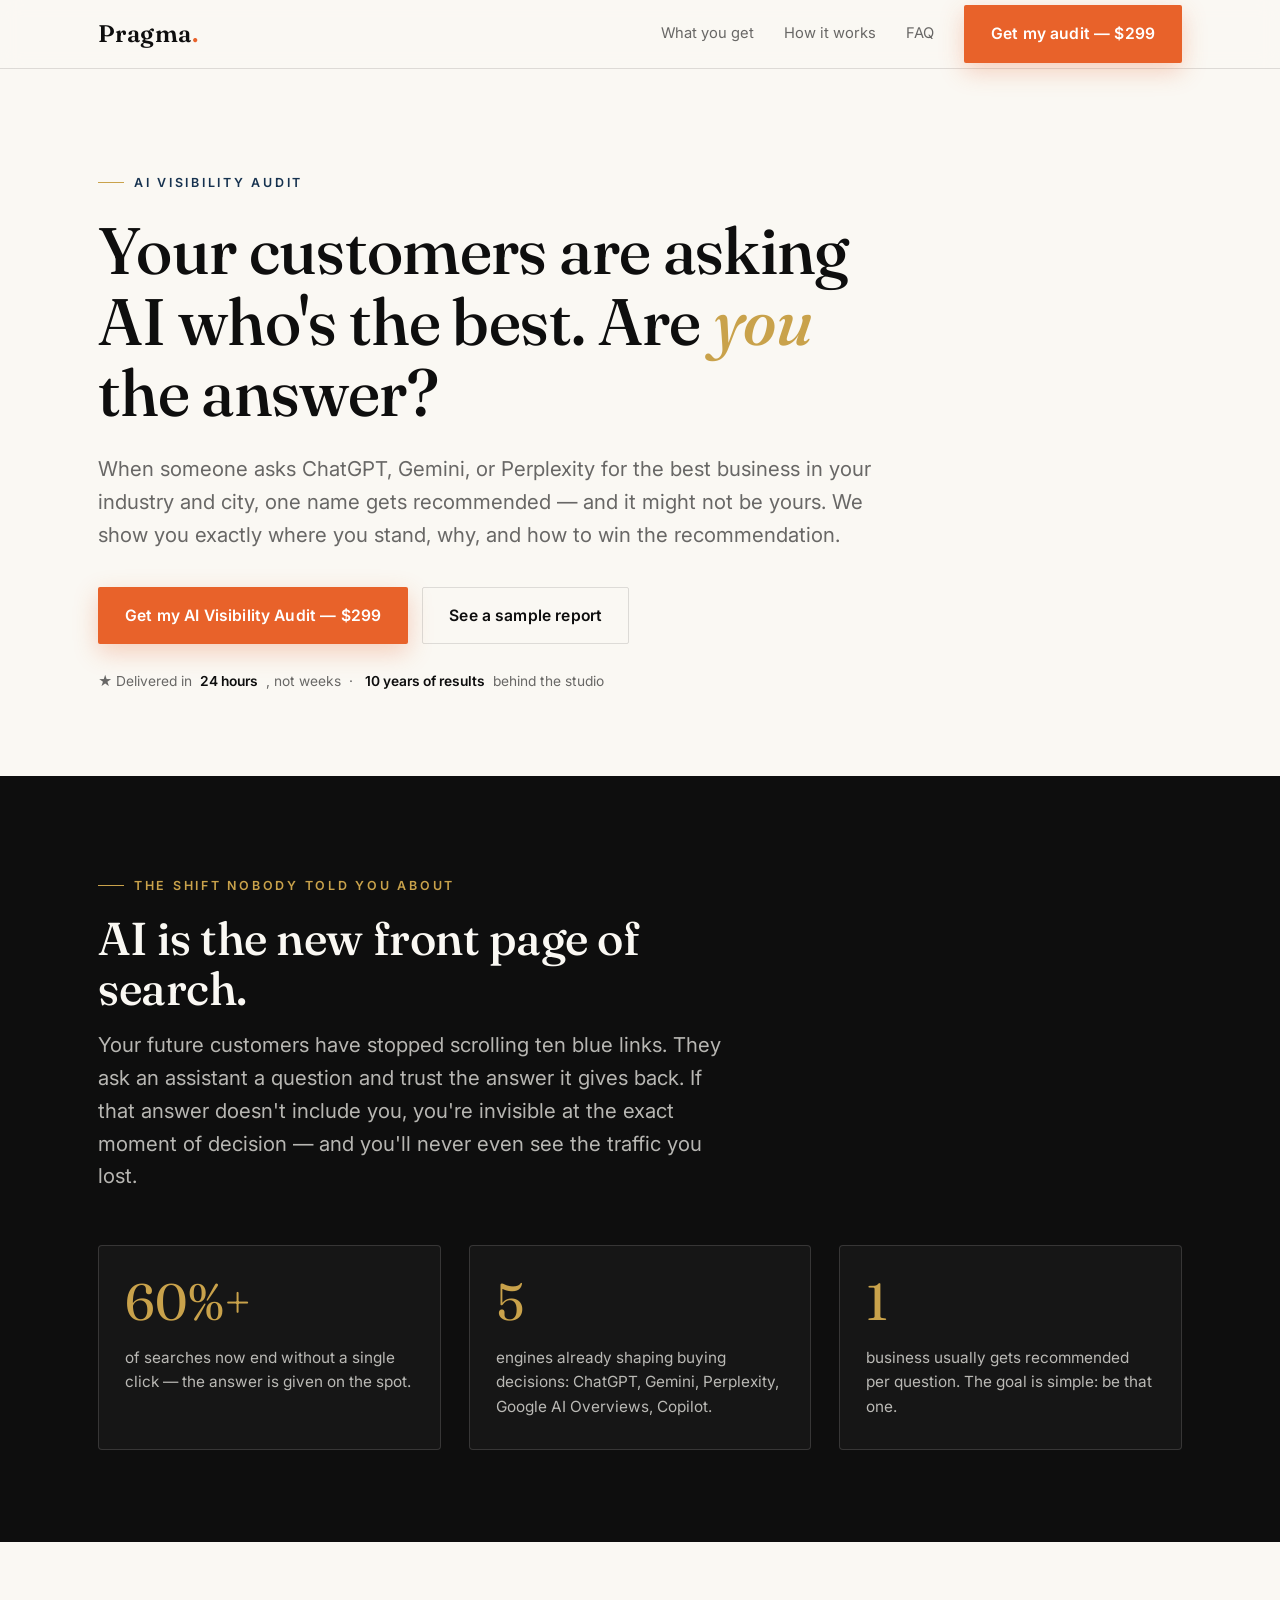
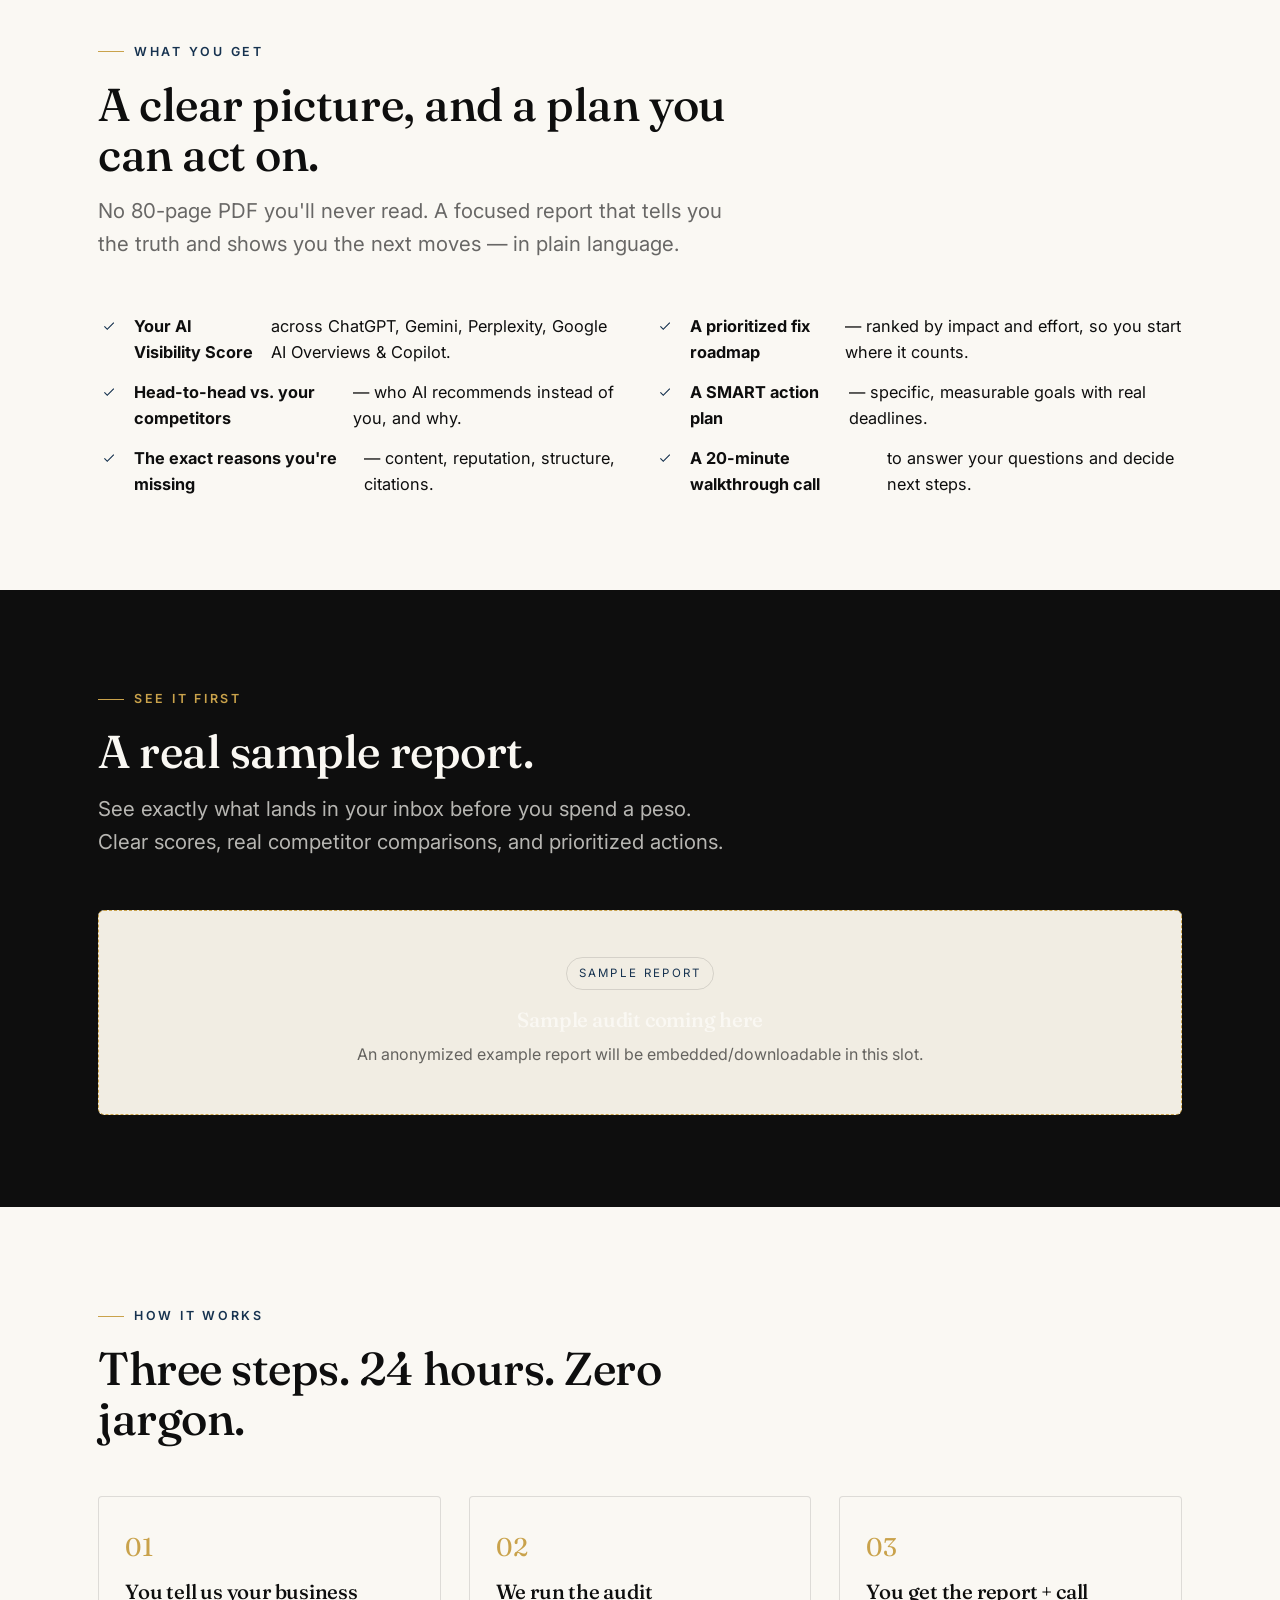
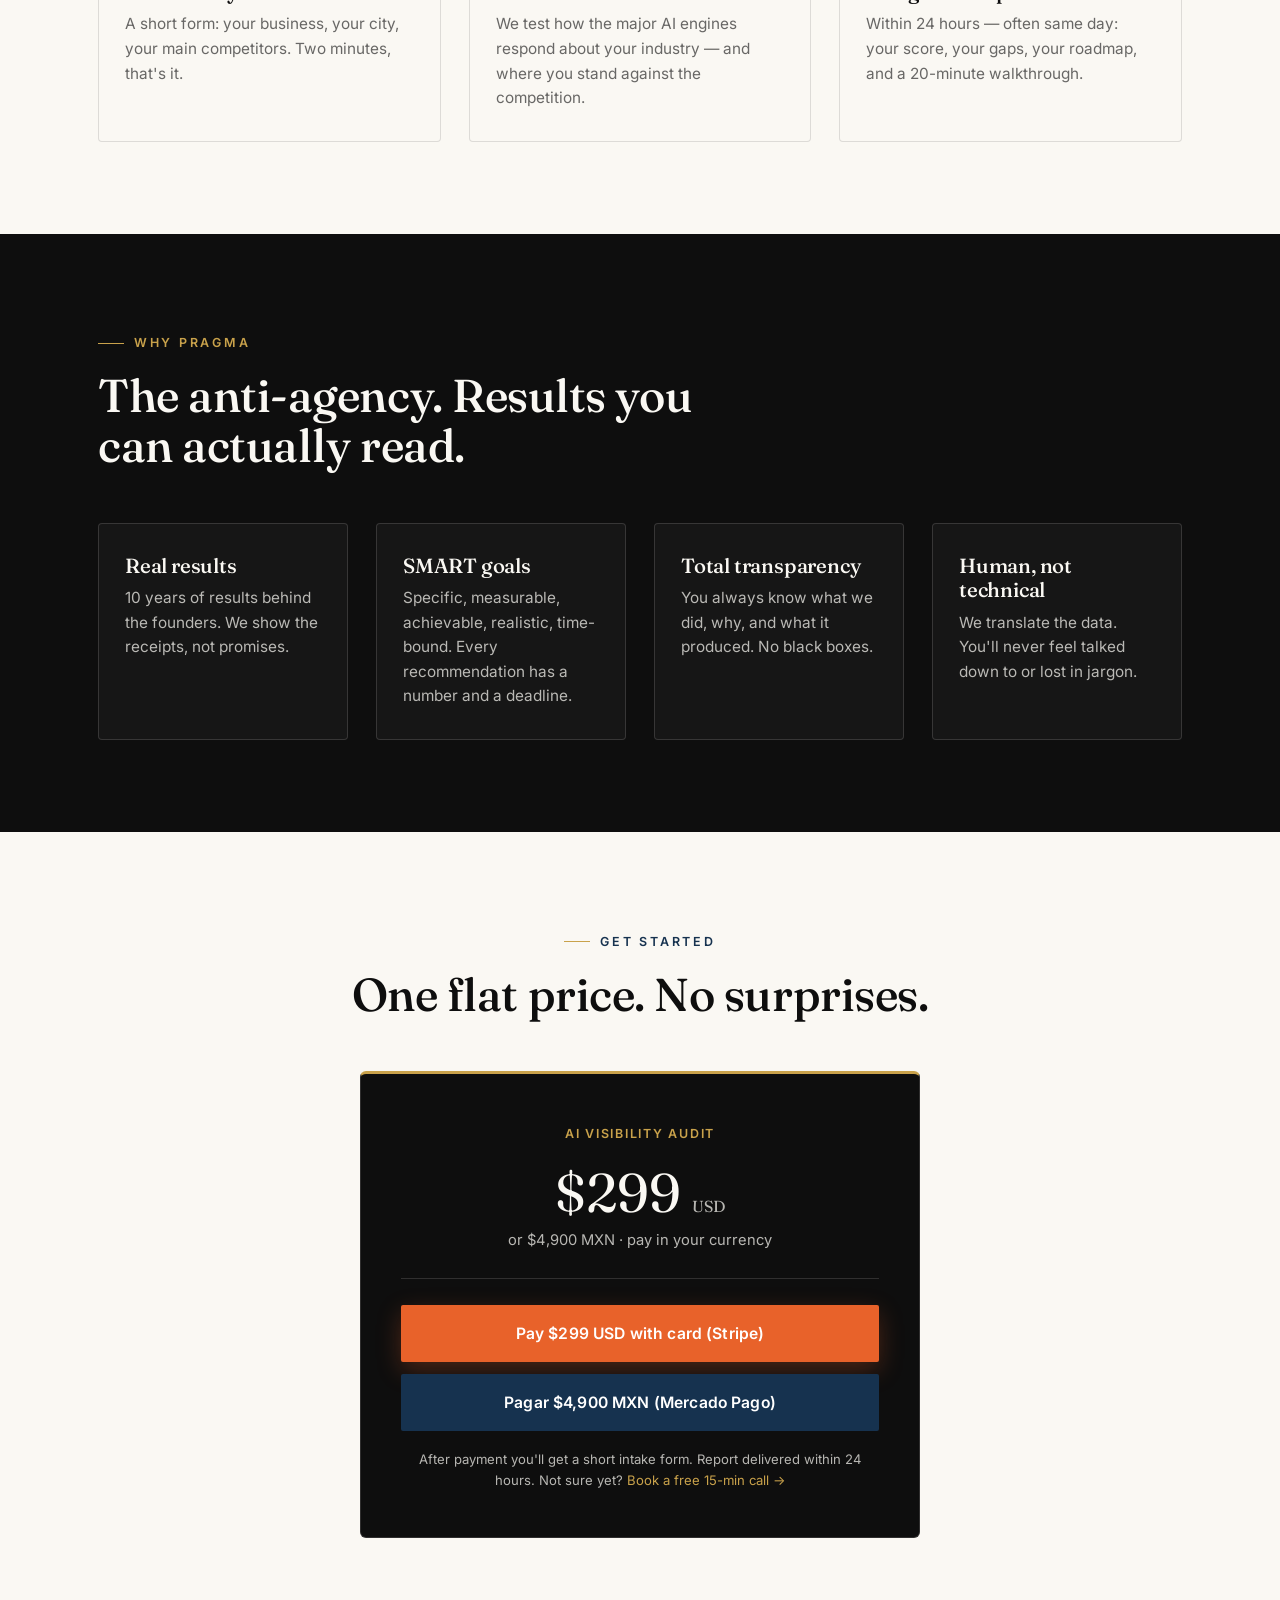
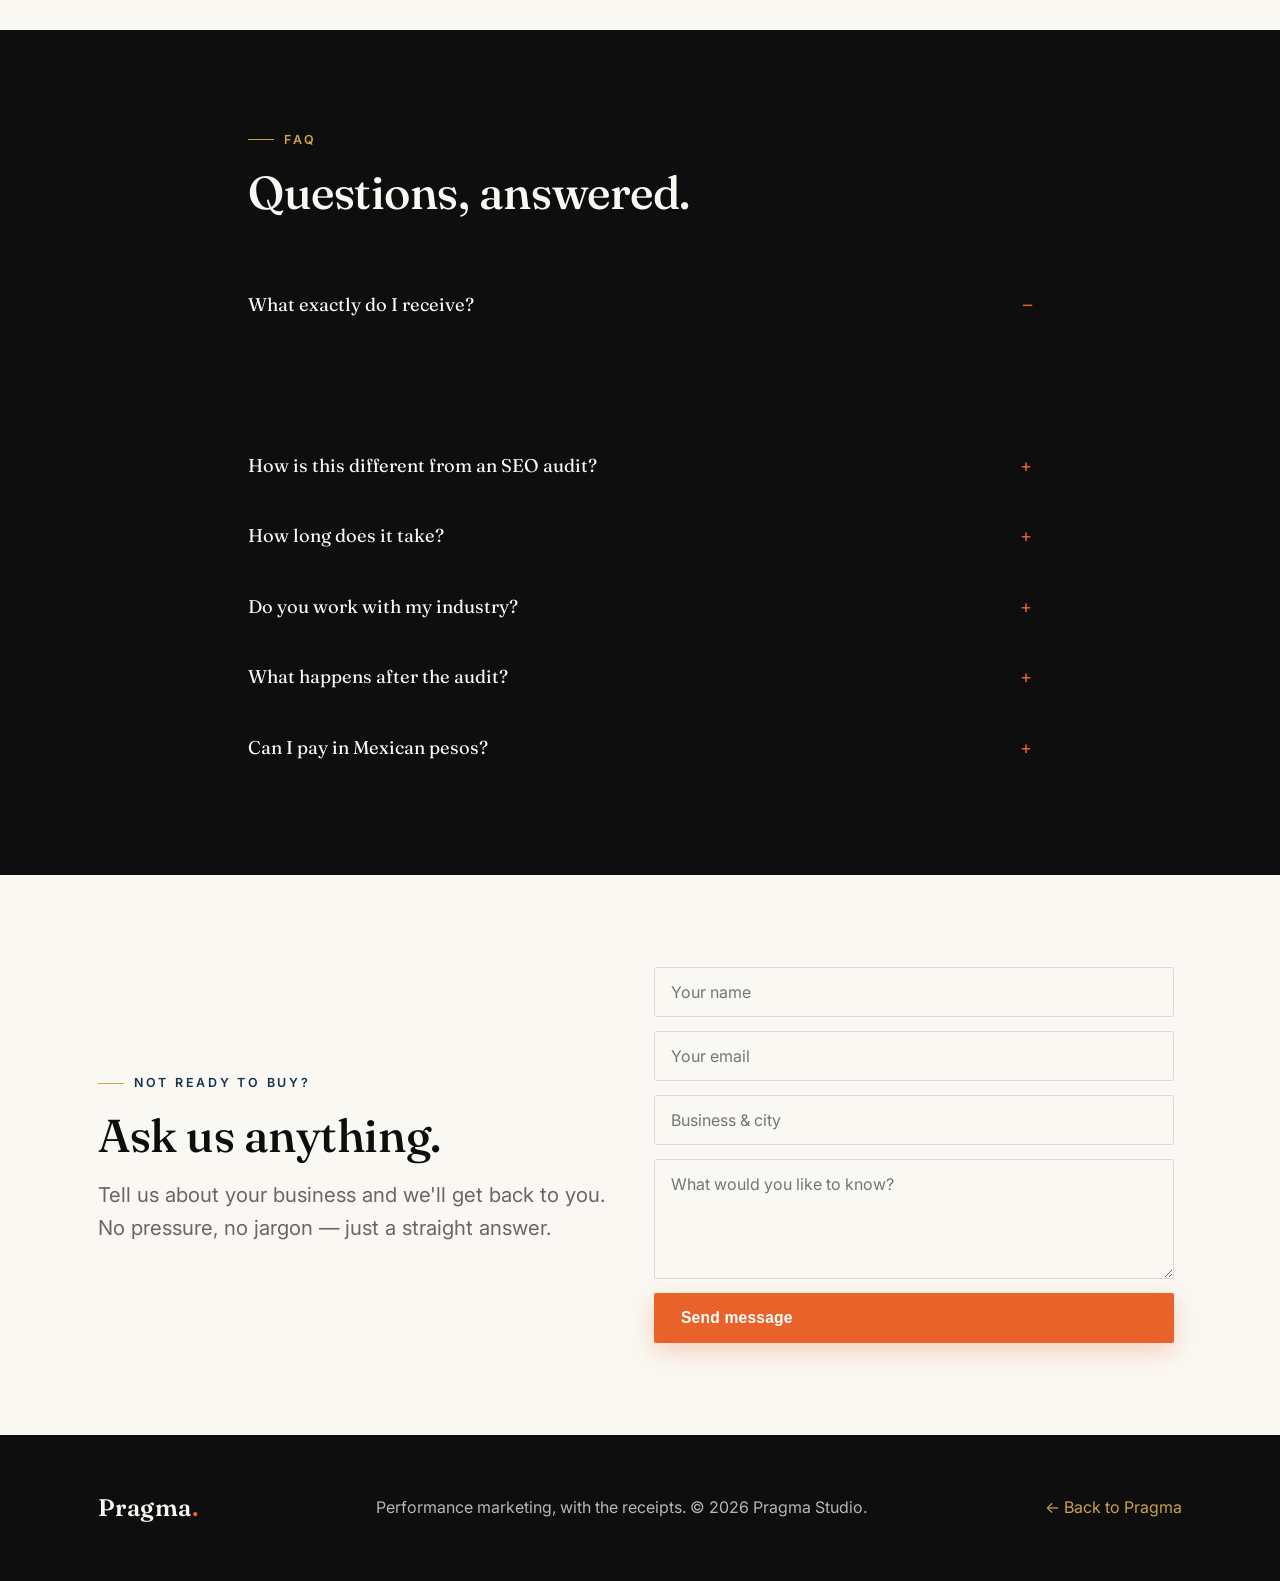
==== audit/index.html @ cac19d1b "Pragma site v0.1: home + AI Visibility Audit money page 24h delivery positioning, Stripe (USD) + Mer" ====
<!DOCTYPE html>
<html lang="en">
<head>
<meta charset="UTF-8">
<meta name="viewport" content="width=device-width, initial-scale=1.0">
<title>AI Visibility Audit — Pragma</title>
<meta name="description" content="When your customers ask AI who's the best in your industry, do you show up — or does your competitor? Get a clear AI Visibility Audit with a prioritized plan to win the recommendation.">
<link rel="preconnect" href="https://fonts.googleapis.com">
<link rel="preconnect" href="https://fonts.gstatic.com" crossorigin>
<link href="https://fonts.googleapis.com/css2?family=Fraunces:ital,opsz,wght@0,9..144,400;0,9..144,500;0,9..144,600;1,9..144,400&family=Inter:wght@400;500;600&display=swap" rel="stylesheet">
<link rel="stylesheet" href="../styles.css">
</head>
<body>

<!-- ============ NAV ============ -->
<header class="nav">
  <div class="wrap">
    <a class="brand" href="../index.html">Pragma<span class="dot">.</span></a>
    <nav class="nav-links">
      <a href="#what">What you get</a>
      <a href="#how">How it works</a>
      <a href="#faq">FAQ</a>
      <a href="#pricing" class="btn btn-cta">Get my audit — $299</a>
    </nav>
  </div>
</header>

<!-- ============ HERO ============ -->
<section class="hero">
  <div class="wrap">
    <span class="eyebrow">AI Visibility Audit</span>
    <h1>Your customers are asking AI who's the best. Are <span class="serif-accent gold">you</span> the answer?</h1>
    <p class="lead">When someone asks ChatGPT, Gemini, or Perplexity for the best business in your industry and city, one name gets recommended — and it might not be yours. We show you exactly where you stand, why, and how to win the recommendation.</p>
    <div class="hero-actions">
      <a href="#pricing" class="btn btn-cta">Get my AI Visibility Audit — $299</a>
      <a href="#sample" class="btn btn-ghost">See a sample report</a>
    </div>
    <p class="microtrust">★ Delivered in <b>24 hours</b>, not weeks &nbsp;·&nbsp; <b>10 years of results</b> behind the studio</p>
  </div>
</section>

<!-- ============ THE SHIFT ============ -->
<section class="dark" id="shift">
  <div class="wrap">
    <div class="sec-head">
      <span class="eyebrow">The shift nobody told you about</span>
      <h2>AI is the new front page of search.</h2>
      <p class="lead">Your future customers have stopped scrolling ten blue links. They ask an assistant a question and trust the answer it gives back. If that answer doesn't include you, you're invisible at the exact moment of decision — and you'll never even see the traffic you lost.</p>
    </div>
    <div class="grid g-3">
      <div class="card"><span class="stat">60%+</span><p class="mt-s">of searches now end without a single click — the answer is given on the spot.</p></div>
      <div class="card"><span class="stat">5</span><p class="mt-s">engines already shaping buying decisions: ChatGPT, Gemini, Perplexity, Google AI Overviews, Copilot.</p></div>
      <div class="card"><span class="stat">1</span><p class="mt-s">business usually gets recommended per question. The goal is simple: be that one.</p></div>
    </div>
  </div>
</section>

<!-- ============ WHAT YOU GET ============ -->
<section id="what">
  <div class="wrap">
    <div class="sec-head">
      <span class="eyebrow">What you get</span>
      <h2>A clear picture, and a plan you can act on.</h2>
      <p class="lead">No 80-page PDF you'll never read. A focused report that tells you the truth and shows you the next moves — in plain language.</p>
    </div>
    <div class="grid g-2">
      <ul class="checklist">
        <li><b>Your AI Visibility Score</b> across ChatGPT, Gemini, Perplexity, Google AI Overviews & Copilot.</li>
        <li><b>Head-to-head vs. your competitors</b> — who AI recommends instead of you, and why.</li>
        <li><b>The exact reasons you're missing</b> — content, reputation, structure, citations.</li>
      </ul>
      <ul class="checklist">
        <li><b>A prioritized fix roadmap</b> — ranked by impact and effort, so you start where it counts.</li>
        <li><b>A SMART action plan</b> — specific, measurable goals with real deadlines.</li>
        <li><b>A 20-minute walkthrough call</b> to answer your questions and decide next steps.</li>
      </ul>
    </div>
  </div>
</section>

<!-- ============ SAMPLE ============ -->
<section class="dark" id="sample">
  <div class="wrap">
    <div class="sec-head">
      <span class="eyebrow">See it first</span>
      <h2>A real sample report.</h2>
      <p class="lead">See exactly what lands in your inbox before you spend a peso. Clear scores, real competitor comparisons, and prioritized actions.</p>
    </div>
    <div class="sample">
      <span class="badge">Sample report</span>
      <h3 style="font-family:var(--serif);color:var(--cream);margin-bottom:10px">Sample audit coming here</h3>
      <p>An anonymized example report will be embedded/downloadable in this slot.</p>
    </div>
  </div>
</section>

<!-- ============ HOW IT WORKS ============ -->
<section id="how">
  <div class="wrap">
    <div class="sec-head">
      <span class="eyebrow">How it works</span>
      <h2>Three steps. 24 hours. Zero jargon.</h2>
    </div>
    <div class="grid g-3">
      <div class="card"><span class="num">01</span><h3>You tell us your business</h3><p>A short form: your business, your city, your main competitors. Two minutes, that's it.</p></div>
      <div class="card"><span class="num">02</span><h3>We run the audit</h3><p>We test how the major AI engines respond about your industry — and where you stand against the competition.</p></div>
      <div class="card"><span class="num">03</span><h3>You get the report + call</h3><p>Within 24 hours — often same day: your score, your gaps, your roadmap, and a 20-minute walkthrough.</p></div>
    </div>
  </div>
</section>

<!-- ============ WHY PRAGMA ============ -->
<section class="dark">
  <div class="wrap">
    <div class="sec-head">
      <span class="eyebrow">Why Pragma</span>
      <h2>The anti-agency. Results you can actually read.</h2>
    </div>
    <div class="grid g-4">
      <div class="card"><h3>Real results</h3><p>10 years of results behind the founders. We show the receipts, not promises.</p></div>
      <div class="card"><h3>SMART goals</h3><p>Specific, measurable, achievable, realistic, time-bound. Every recommendation has a number and a deadline.</p></div>
      <div class="card"><h3>Total transparency</h3><p>You always know what we did, why, and what it produced. No black boxes.</p></div>
      <div class="card"><h3>Human, not technical</h3><p>We translate the data. You'll never feel talked down to or lost in jargon.</p></div>
    </div>
  </div>
</section>

<!-- ============ PRICING ============ -->
<section id="pricing">
  <div class="wrap">
    <div class="sec-head center" style="margin-left:auto;margin-right:auto">
      <span class="eyebrow" style="justify-content:center">Get started</span>
      <h2>One flat price. No surprises.</h2>
    </div>
    <div class="price-card">
      <span class="pill" style="color:var(--gold)">AI Visibility Audit</span>
      <div class="amt">$299 <small>USD</small></div>
      <p class="alt">or $4,900 MXN · pay in your currency</p>
      <hr class="rule" style="background:var(--cream-14)">
      <div class="pay-buttons">
        <!-- ============================================================
             PAYMENT LINKS — paste real URLs here:
             1) Stripe Payment Link  -> replace PASTE_STRIPE_LINK
             2) Mercado Pago link    -> replace PASTE_MERCADOPAGO_LINK
             ============================================================ -->
        <a href="https://buy.stripe.com/test_00w7sK7rz9oi4jI7nXcV200" class="btn btn-cta btn-pay" target="_blank" rel="noopener">Pay $299 USD with card (Stripe)</a>
        <a href="https://mpago.li/2djdd5P" class="btn btn-mp btn-pay" target="_blank" rel="noopener">Pagar $4,900 MXN (Mercado Pago)</a>
      </div>
      <p class="fine">After payment you'll get a short intake form. Report delivered within 24 hours. Not sure yet? <a href="#contact" class="gold">Book a free 15-min call →</a></p>
    </div>
  </div>
</section>

<!-- ============ FAQ ============ -->
<section class="dark" id="faq">
  <div class="wrap" style="max-width:840px">
    <div class="sec-head"><span class="eyebrow">FAQ</span><h2>Questions, answered.</h2></div>
    <div class="faq">
      <details open><summary>What exactly do I receive?</summary><p>A focused report with your AI Visibility Score across the major engines, a competitor comparison, the reasons you're missing, a prioritized fix roadmap, a SMART action plan, plus a 20-minute walkthrough call.</p></details>
      <details><summary>How is this different from an SEO audit?</summary><p>Traditional SEO is about ranking in Google's blue links. This is about being the answer AI assistants give when your customers ask. Different game, different rules — and almost nobody is optimized for it yet.</p></details>
      <details><summary>How long does it take?</summary><p>24 hours from the moment you complete the intake form — often same day. Speed is the point: every day you're invisible to AI is revenue walking to a competitor.</p></details>
      <details><summary>Do you work with my industry?</summary><p>We work across industries, with a focus on mid-sized businesses and boutique hotels. If AI can be asked about your category, we can audit it.</p></details>
      <details><summary>What happens after the audit?</summary><p>You get a clear plan you can run yourself — or you can hand it to us. Many clients turn the audit into ongoing work once they see exactly what's possible.</p></details>
      <details><summary>Can I pay in Mexican pesos?</summary><p>Yes. Pay $299 USD by card via Stripe, or $4,900 MXN via Mercado Pago.</p></details>
    </div>
  </div>
</section>

<!-- ============ CONTACT ============ -->
<section id="contact">
  <div class="wrap">
    <div class="grid g-2" style="align-items:center">
      <div>
        <span class="eyebrow">Not ready to buy?</span>
        <h2 class="mt-s">Ask us anything.</h2>
        <p class="lead mt-s">Tell us about your business and we'll get back to you. No pressure, no jargon — just a straight answer.</p>
      </div>
      <!-- ============================================================
           FORM — connect a free Formspree endpoint:
           1) Create a form at formspree.io (routes to jackdaniel@happiier.studio)
           2) Replace YOUR_FORMSPREE_ID below
           ============================================================ -->
      <form class="form" action="https://formspree.io/f/YOUR_FORMSPREE_ID" method="POST">
        <input type="text" name="name" placeholder="Your name" required>
        <input type="email" name="email" placeholder="Your email" required>
        <input type="text" name="business" placeholder="Business & city">
        <textarea name="message" placeholder="What would you like to know?"></textarea>
        <button type="submit" class="btn btn-cta">Send message</button>
      </form>
    </div>
  </div>
</section>

<!-- ============ FOOTER ============ -->
<footer class="footer">
  <div class="wrap">
    <a class="brand" href="../index.html">Pragma<span class="dot">.</span></a>
    <p>Performance marketing, with the receipts. © 2026 Pragma Studio.</p>
    <a href="../index.html" class="gold">← Back to Pragma</a>
  </div>
</footer>

</body>
</html>
---- styles.css ----
/* ============================================================
   PRAGMA — Brand v0.1 stylesheet
   Editorial · artistic × tech
   ============================================================ */

:root{
  --black:#0E0E0E;
  --cream:#FAF8F3;
  --cream-2:#F1EDE3;
  --gold:#C9A24B;
  --blue:#16324F;
  --orange:#E8622A;
  --ink-60:rgba(14,14,14,.62);
  --ink-12:rgba(14,14,14,.12);
  --cream-70:rgba(250,248,243,.72);
  --cream-14:rgba(250,248,243,.14);
  --maxw:1140px;
  --serif:'Fraunces',Georgia,serif;
  --sans:'Inter',system-ui,-apple-system,sans-serif;
}

*{box-sizing:border-box;margin:0;padding:0}
html{scroll-behavior:smooth}
body{
  font-family:var(--sans);
  background:var(--cream);
  color:var(--black);
  line-height:1.6;
  -webkit-font-smoothing:antialiased;
}
img{max-width:100%;display:block}
a{color:inherit;text-decoration:none}

.wrap{max-width:var(--maxw);margin:0 auto;padding:0 28px}
section{padding:92px 0}
@media(max-width:720px){section{padding:60px 0}}

/* ---------- Type ---------- */
h1,h2,h3{font-family:var(--serif);font-weight:500;line-height:1.08;letter-spacing:-.01em}
h1{font-size:clamp(2.4rem,5.4vw,4.1rem)}
h2{font-size:clamp(1.9rem,3.6vw,2.9rem)}
h3{font-size:1.28rem;line-height:1.2}
.lead{font-size:clamp(1.05rem,1.6vw,1.28rem);color:var(--ink-60);max-width:62ch}
.eyebrow{
  font-family:var(--sans);font-weight:600;font-size:.78rem;
  letter-spacing:.22em;text-transform:uppercase;color:var(--blue);
  display:inline-flex;align-items:center;gap:10px;
}
.eyebrow::before{content:"";width:26px;height:1px;background:var(--gold)}
.gold{color:var(--gold)}
.serif-accent{font-family:var(--serif);font-style:italic}

/* ---------- Buttons ---------- */
.btn{
  display:inline-flex;align-items:center;gap:10px;
  font-weight:600;font-size:.98rem;letter-spacing:.01em;
  padding:15px 26px;border-radius:2px;border:1px solid transparent;
  cursor:pointer;transition:transform .15s ease,box-shadow .15s ease,background .15s ease;
}
.btn-cta{background:var(--orange);color:#fff;box-shadow:0 8px 24px rgba(232,98,42,.28)}
.btn-cta:hover{transform:translateY(-2px);box-shadow:0 12px 30px rgba(232,98,42,.36)}
.btn-ghost{background:transparent;border-color:var(--ink-12);color:var(--black)}
.btn-ghost:hover{border-color:var(--black)}
.btn-ghost.on-dark{border-color:var(--cream-14);color:var(--cream)}
.btn-ghost.on-dark:hover{border-color:var(--cream)}

/* ---------- Nav ---------- */
.nav{
  position:sticky;top:0;z-index:50;
  background:rgba(250,248,243,.82);backdrop-filter:blur(10px);
  border-bottom:1px solid var(--ink-12);
}
.nav .wrap{display:flex;align-items:center;justify-content:space-between;height:68px}
.brand{font-family:var(--serif);font-size:1.5rem;letter-spacing:.02em;font-weight:600}
.brand .dot{color:var(--orange)}
.nav-links{display:flex;gap:30px;align-items:center}
.nav-links a:not(.btn){font-size:.92rem;color:var(--ink-60)}
.nav-links a:not(.btn):hover{color:var(--black)}
@media(max-width:720px){.nav-links a:not(.btn){display:none}}

/* ---------- Hero ---------- */
.hero{padding:96px 0 84px}
.hero .eyebrow{margin-bottom:24px}
.hero h1{max-width:18ch;margin-bottom:24px}
.hero .lead{margin-bottom:36px}
.hero-actions{display:flex;gap:14px;flex-wrap:wrap;align-items:center}
.microtrust{margin-top:26px;font-size:.86rem;color:var(--ink-60);display:flex;gap:8px;align-items:center}
.microtrust b{color:var(--black);font-weight:600}

/* ---------- Dark band ---------- */
.dark{background:var(--black);color:var(--cream)}
.dark .lead{color:var(--cream-70)}
.dark h2,.dark h3{color:var(--cream)}
.dark .eyebrow{color:var(--gold)}

/* ---------- Grids ---------- */
.grid{display:grid;gap:28px}
.g-2{grid-template-columns:repeat(2,1fr)}
.g-3{grid-template-columns:repeat(3,1fr)}
.g-4{grid-template-columns:repeat(4,1fr)}
@media(max-width:900px){.g-3,.g-4{grid-template-columns:repeat(2,1fr)}}
@media(max-width:620px){.g-2,.g-3,.g-4{grid-template-columns:1fr}}

.card{
  background:var(--cream);border:1px solid var(--ink-12);
  border-radius:4px;padding:30px 26px;
}
.dark .card{background:#161616;border-color:var(--cream-14)}
.card .num{font-family:var(--serif);font-size:1.6rem;color:var(--gold);display:block;margin-bottom:12px}
.card h3{margin-bottom:8px}
.card p{color:var(--ink-60);font-size:.96rem}
.dark .card p{color:var(--cream-70)}

/* ---------- Checklist ---------- */
.checklist{list-style:none;display:grid;gap:14px}
.checklist li{display:flex;gap:14px;align-items:flex-start;font-size:1.02rem}
.checklist li::before{
  content:"";flex:0 0 22px;height:22px;margin-top:2px;border-radius:50%;
  background:var(--blue);
  -webkit-mask:url("data:image/svg+xml;utf8,<svg xmlns='http://www.w3.org/2000/svg' viewBox='0 0 24 24'><path fill='white' d='M9 16.2 4.8 12l-1.4 1.4L9 19 21 7l-1.4-1.4z'/></svg>") center/14px no-repeat;
  mask:url("data:image/svg+xml;utf8,<svg xmlns='http://www.w3.org/2000/svg' viewBox='0 0 24 24'><path fill='white' d='M9 16.2 4.8 12l-1.4 1.4L9 19 21 7l-1.4-1.4z'/></svg>") center/14px no-repeat;
}

/* ---------- Section head ---------- */
.sec-head{max-width:64ch;margin-bottom:52px}
.sec-head .eyebrow{margin-bottom:18px}
.sec-head h2{margin-bottom:16px}

/* ---------- Pricing ---------- */
.price-card{
  max-width:560px;margin:0 auto;background:var(--black);color:var(--cream);
  border:1px solid var(--cream-14);border-top:3px solid var(--gold);
  border-radius:6px;padding:46px 40px;text-align:center;
}
.price-card .amt{font-family:var(--serif);font-size:3.4rem;line-height:1;margin:8px 0}
.price-card .amt small{font-size:1rem;color:var(--cream-70)}
.price-card .alt{color:var(--cream-70);font-size:.92rem;margin-bottom:26px}
.pay-buttons{display:grid;gap:12px;margin:26px 0 18px}
.btn-pay{justify-content:center;width:100%}
.btn-mp{background:var(--blue);color:#fff}
.price-card .fine{font-size:.82rem;color:var(--cream-70);margin-top:10px}

/* ---------- FAQ ---------- */
.faq details{border-bottom:1px solid var(--ink-12);padding:20px 0}
.faq summary{font-family:var(--serif);font-size:1.15rem;cursor:pointer;list-style:none;display:flex;justify-content:space-between;gap:20px}
.faq summary::-webkit-details-marker{display:none}
.faq summary::after{content:"+";color:var(--orange);font-family:var(--sans);font-weight:400}
.faq details[open] summary::after{content:"–"}
.faq p{color:var(--ink-60);padding-top:14px;max-width:70ch}

/* ---------- Form ---------- */
.form{display:grid;gap:14px;max-width:520px}
.form input,.form textarea{
  font-family:var(--sans);font-size:1rem;padding:14px 16px;
  border:1px solid var(--ink-12);border-radius:3px;background:var(--cream);width:100%;
}
.form textarea{min-height:120px;resize:vertical}
.form input:focus,.form textarea:focus{outline:none;border-color:var(--blue)}

/* ---------- Sample report placeholder ---------- */
.sample{
  border:1px dashed var(--gold);border-radius:6px;background:var(--cream-2);
  padding:46px 32px;text-align:center;color:var(--ink-60);
}
.sample .badge{display:inline-block;font-size:.72rem;letter-spacing:.2em;text-transform:uppercase;color:var(--blue);border:1px solid var(--ink-12);padding:6px 12px;border-radius:40px;margin-bottom:18px}

/* ---------- Footer ---------- */
.footer{background:var(--black);color:var(--cream-70);padding:54px 0}
.footer .wrap{display:flex;justify-content:space-between;gap:24px;flex-wrap:wrap;align-items:center}
.footer .brand{color:var(--cream)}
.footer a:hover{color:var(--cream)}

/* ---------- Misc ---------- */
.rule{height:1px;background:var(--ink-12);border:0;margin:0}
.center{text-align:center}
.mt-s{margin-top:18px}.mt-m{margin-top:34px}
.stat{font-family:var(--serif);font-size:clamp(2.2rem,4vw,3.2rem);color:var(--blue);line-height:1}
.dark .stat{color:var(--gold)}
.pill{display:inline-block;font-size:.78rem;letter-spacing:.14em;text-transform:uppercase;color:var(--blue);margin-bottom:14px;font-weight:600}
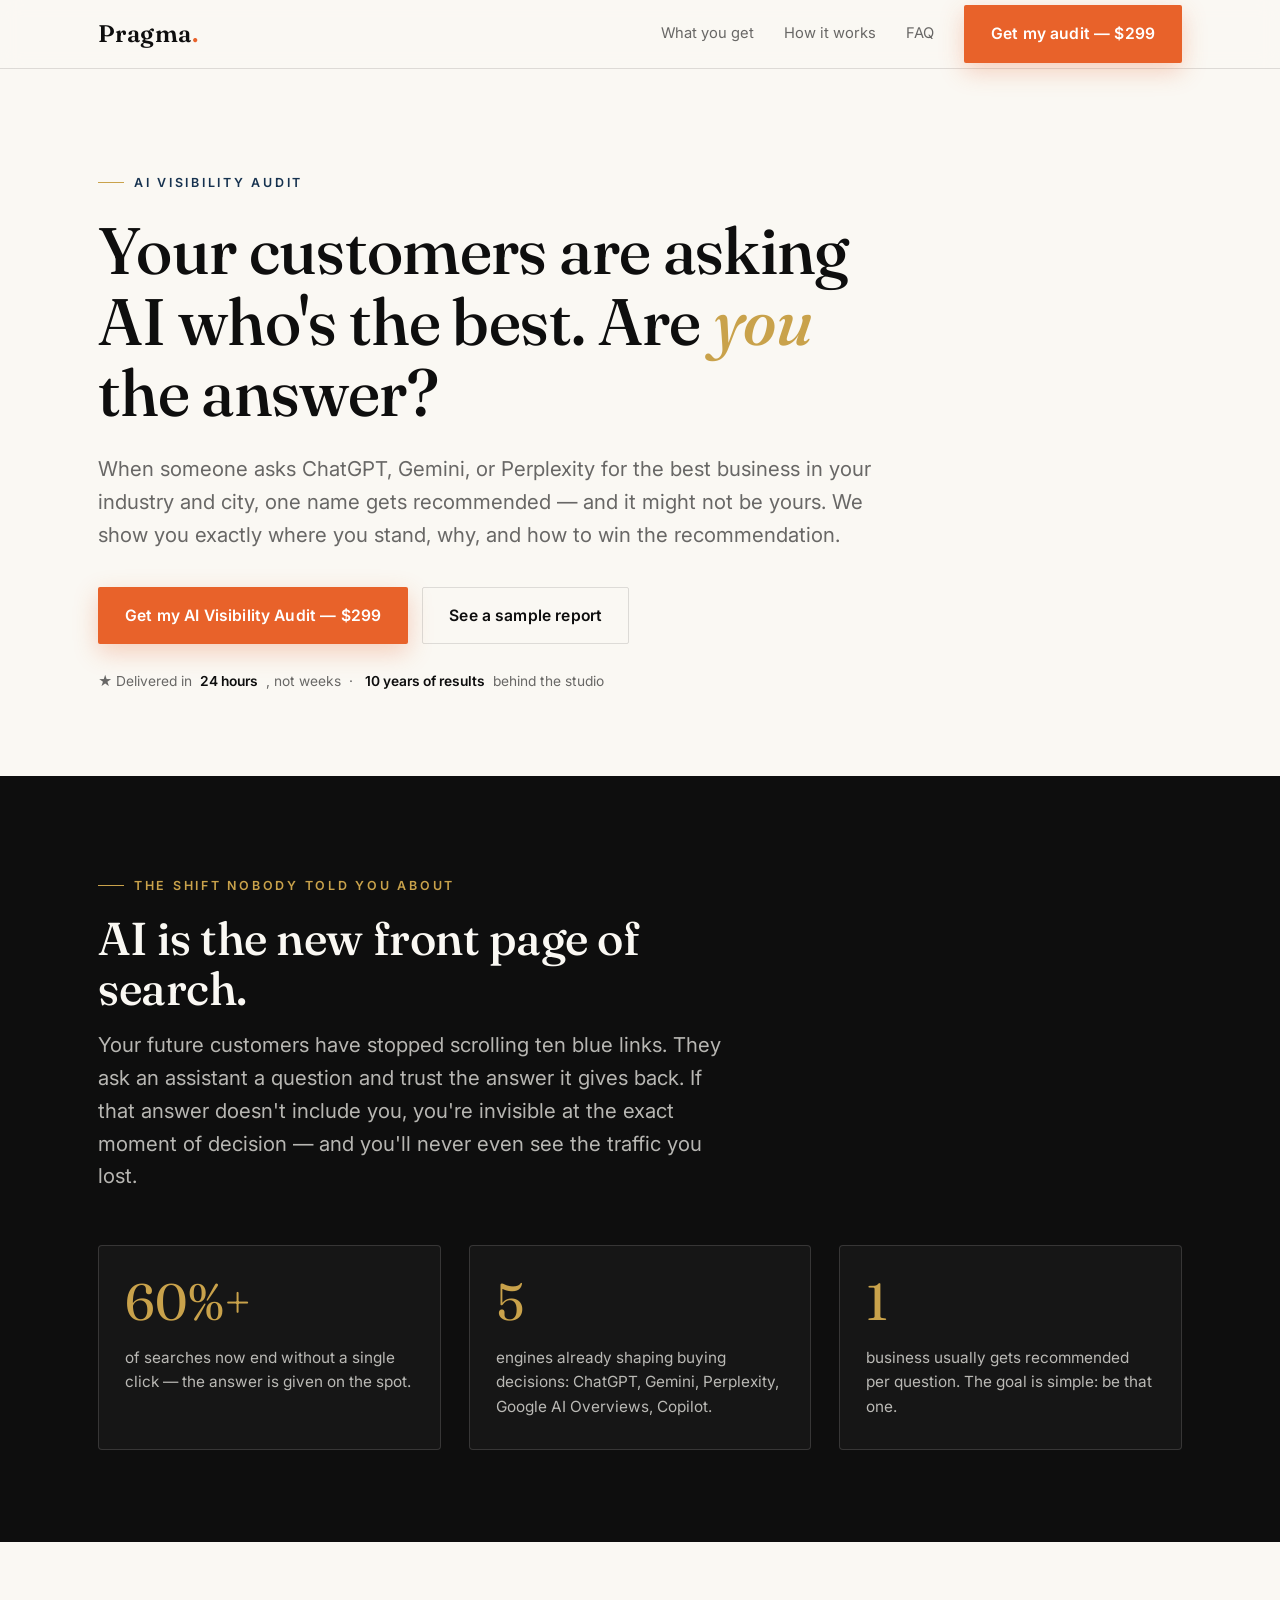
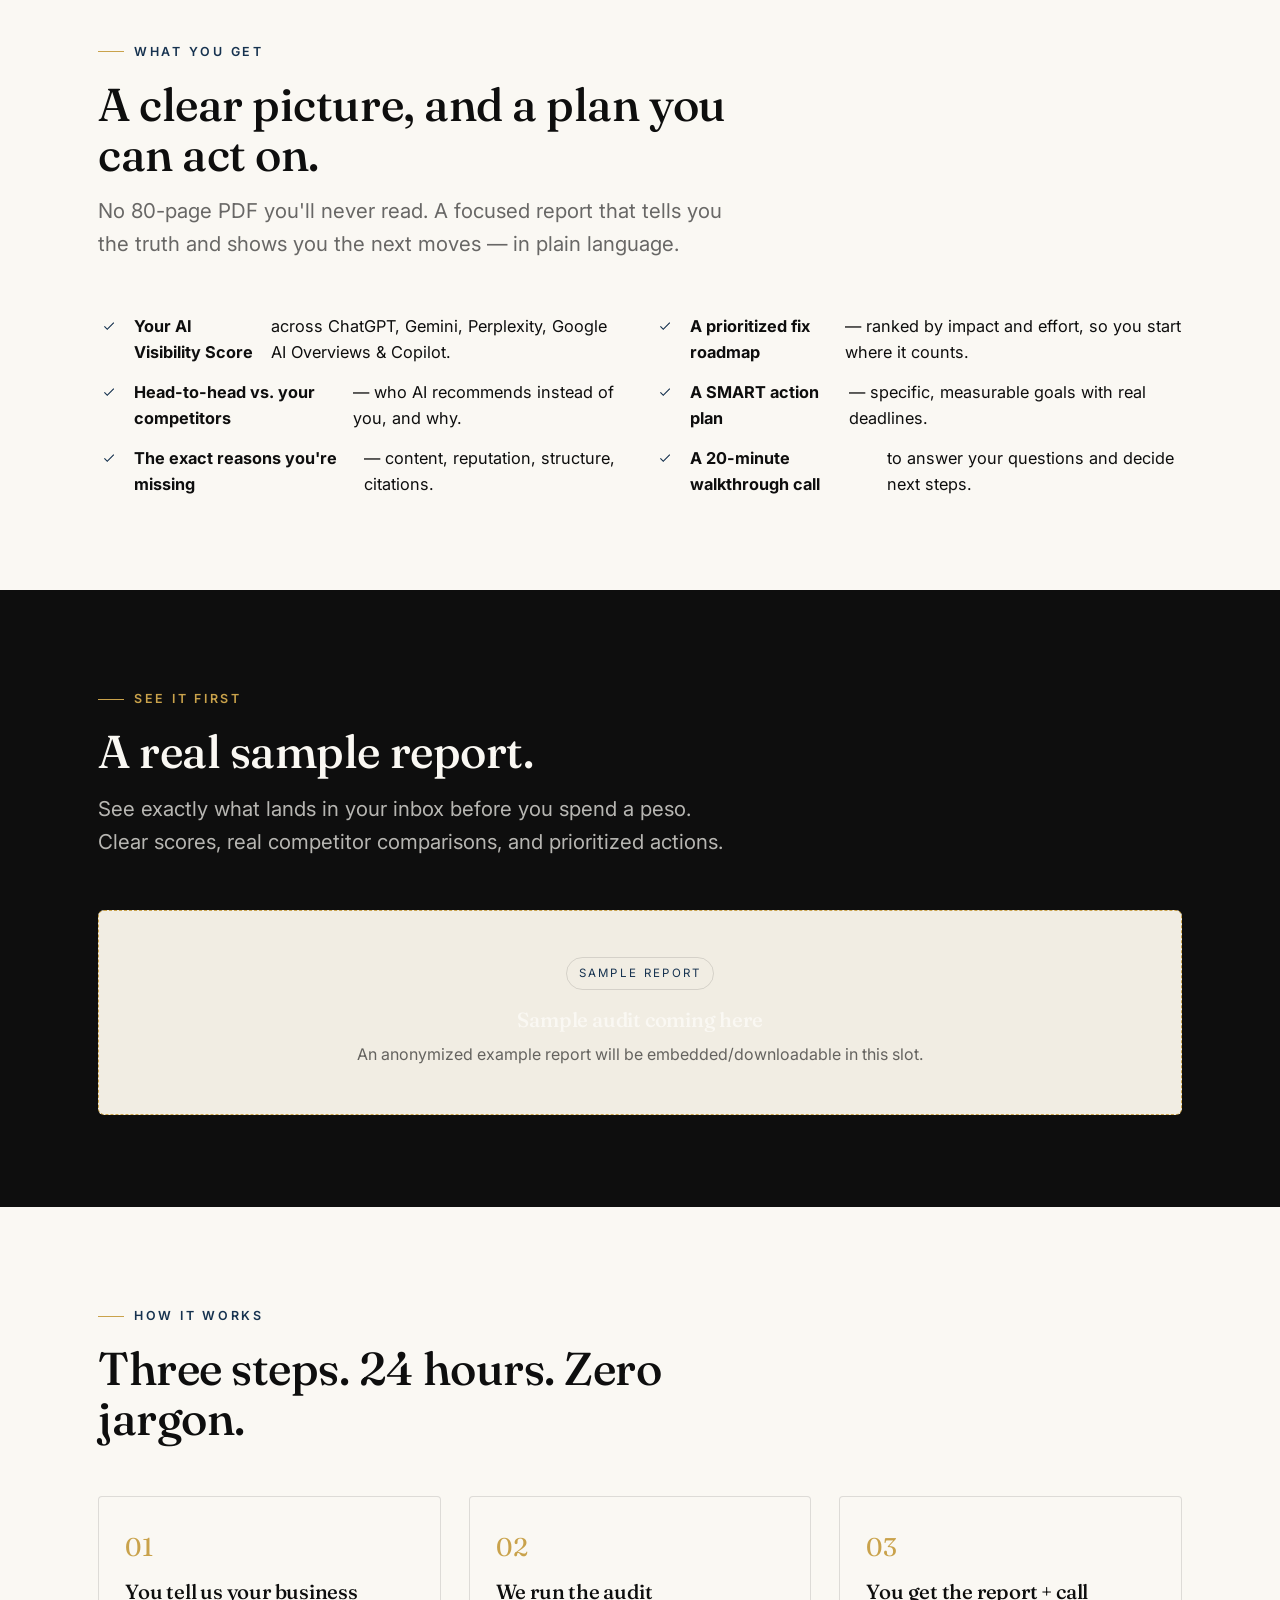
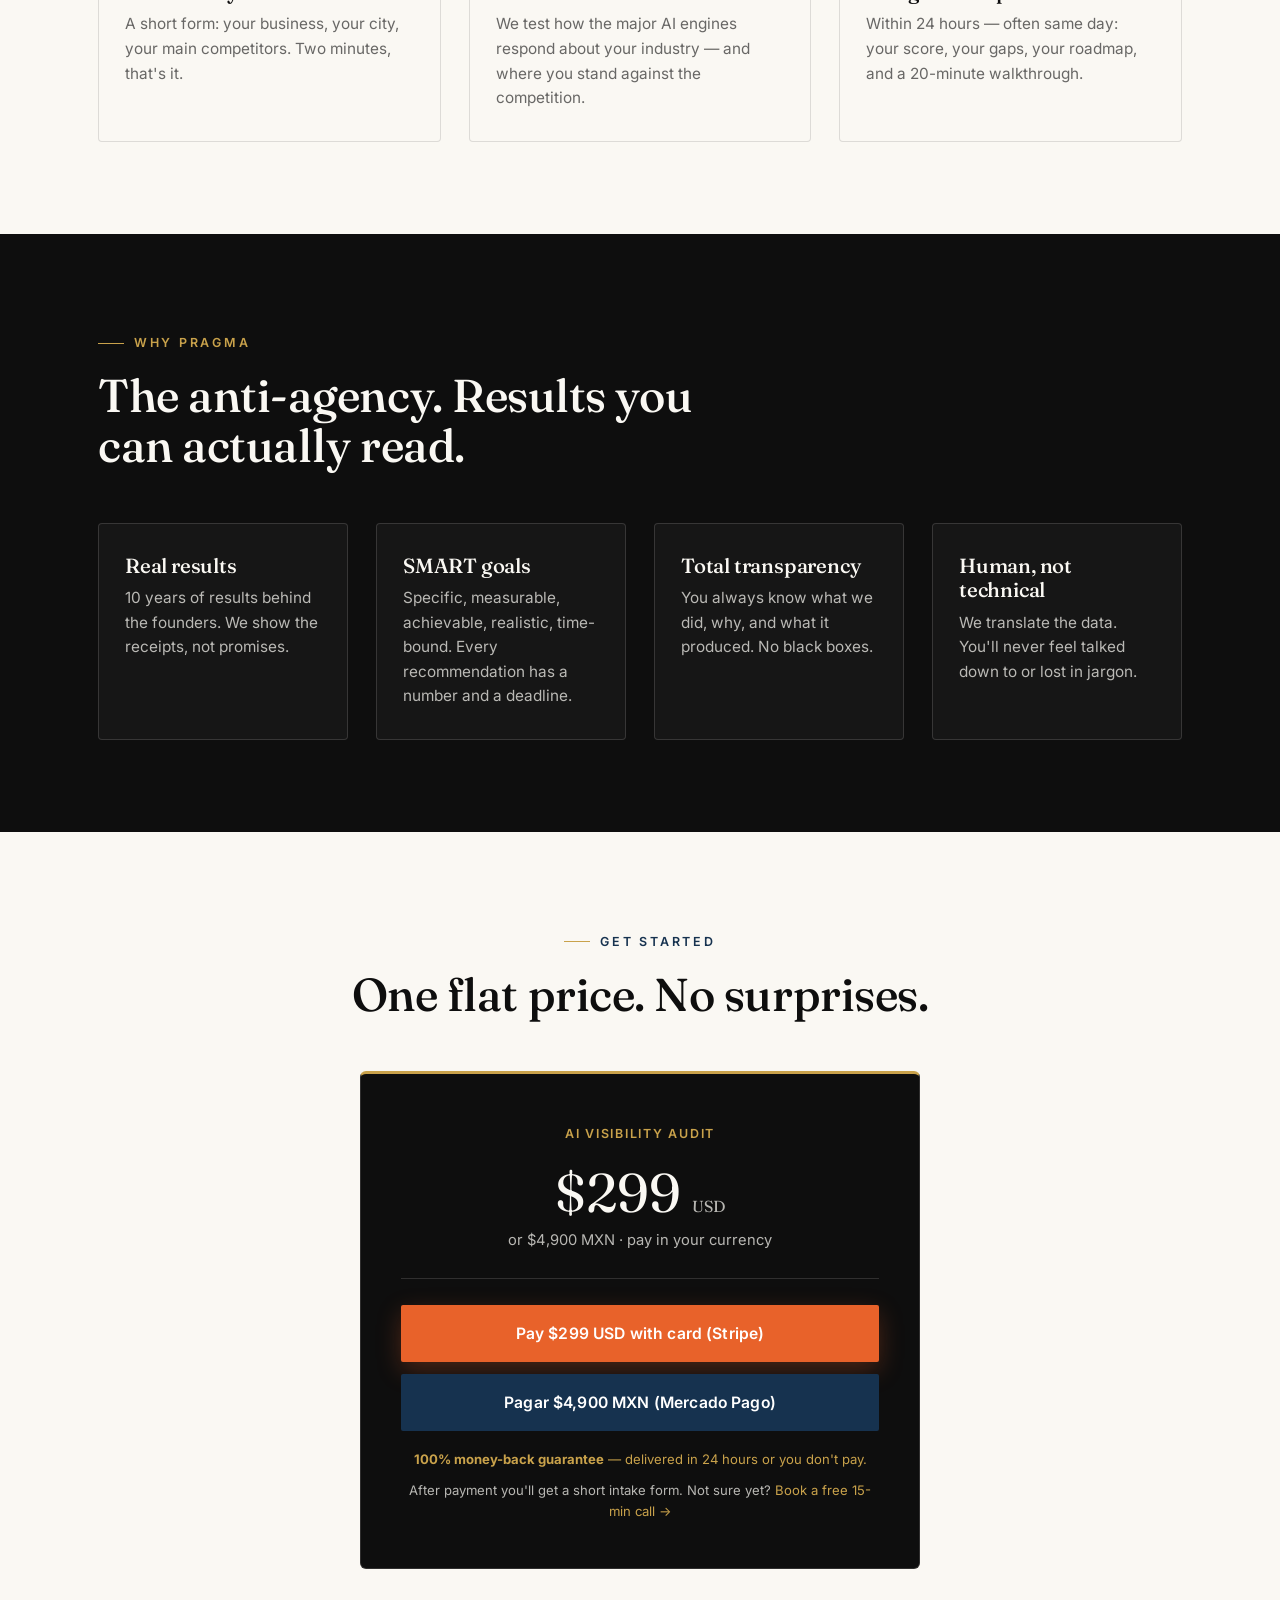
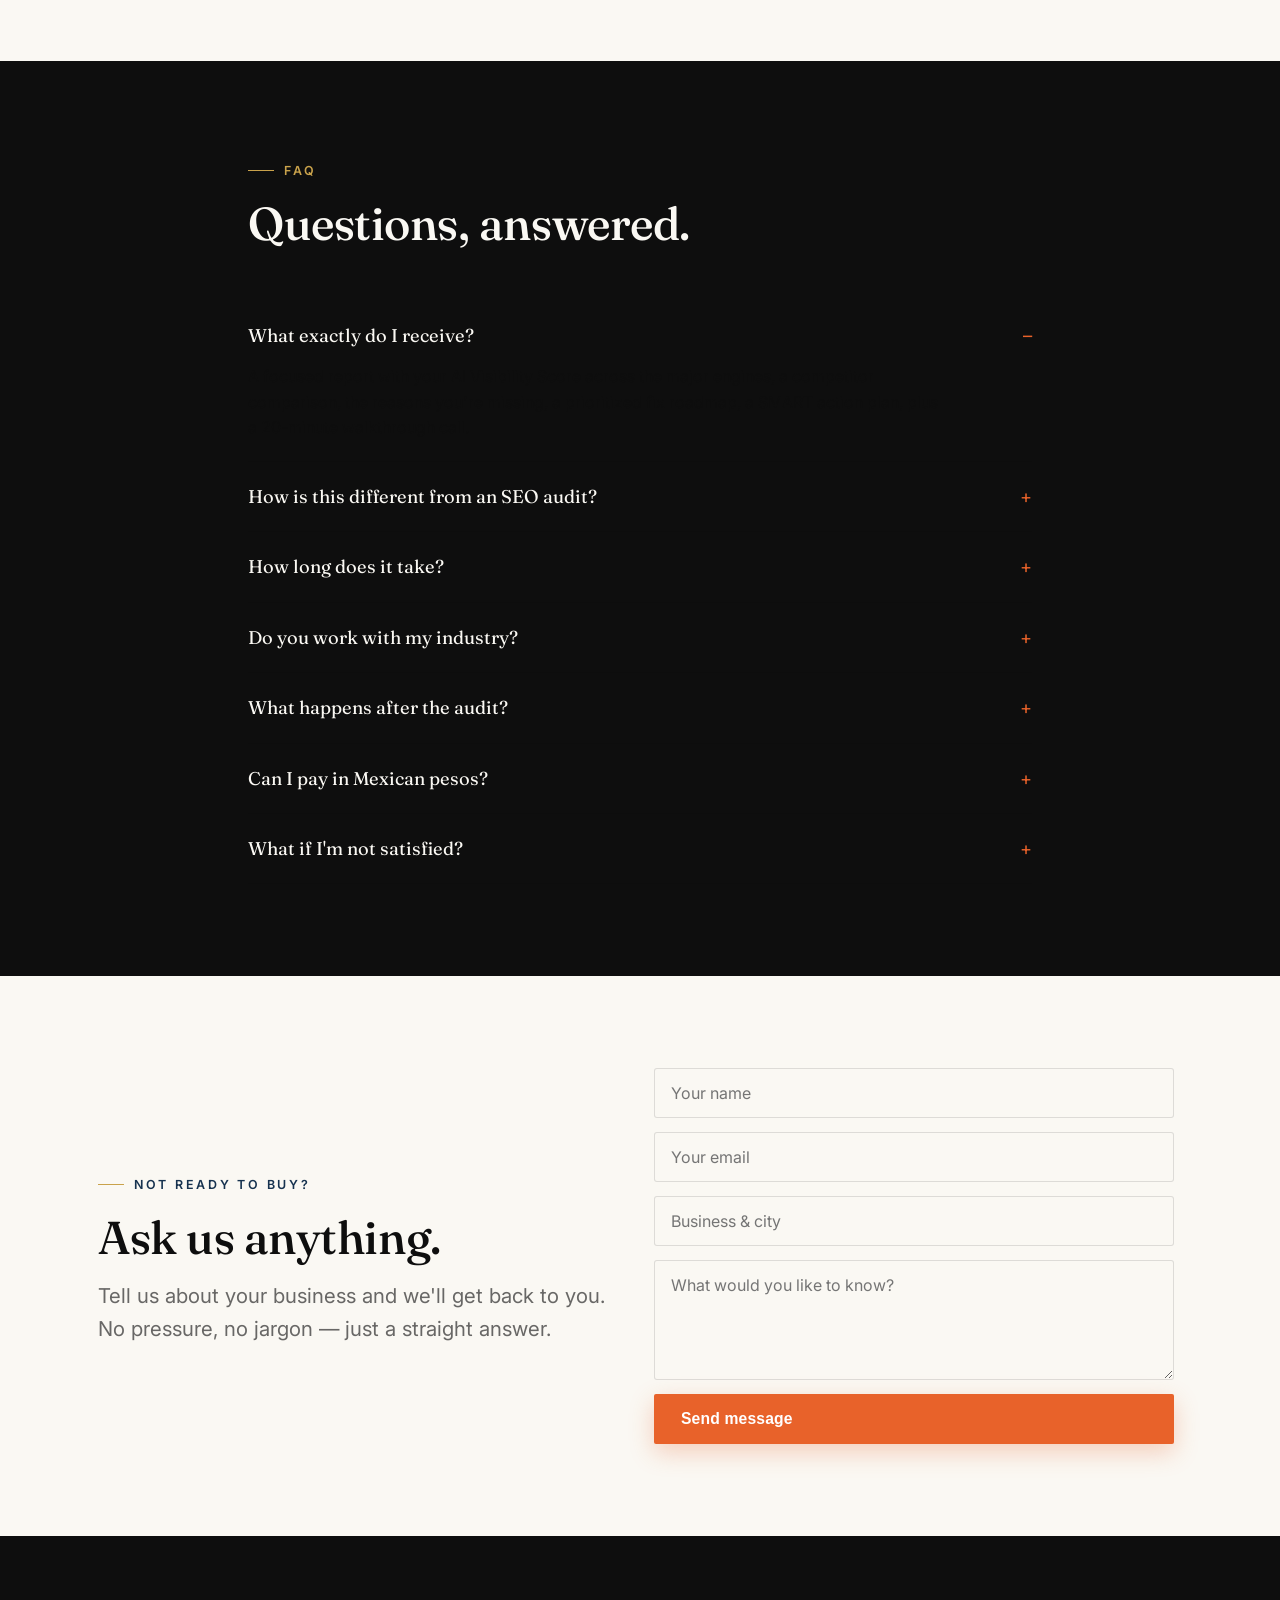
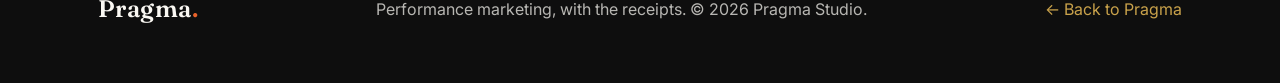
==== commit f09023a0: "Add money-back guarantee + refund FAQ to audit page Co-Authored-By: Claude Opus 4.8 <noreply@anthrop" ====
--- a/audit/index.html
+++ b/audit/index.html
@@ -143,10 +143,11 @@
              1) Stripe Payment Link  -> replace PASTE_STRIPE_LINK
              2) Mercado Pago link    -> replace PASTE_MERCADOPAGO_LINK
              ============================================================ -->
-        <a href="https://buy.stripe.com/test_00w7sK7rz9oi4jI7nXcV200" class="btn btn-cta btn-pay" target="_blank" rel="noopener">Pay $299 USD with card (Stripe)</a>
+        <a href="https://buy.stripe.com/00w7sK7rz9oi4jI7nXcV200" class="btn btn-cta btn-pay" target="_blank" rel="noopener">Pay $299 USD with card (Stripe)</a>
         <a href="https://mpago.li/2djdd5P" class="btn btn-mp btn-pay" target="_blank" rel="noopener">Pagar $4,900 MXN (Mercado Pago)</a>
       </div>
-      <p class="fine">After payment you'll get a short intake form. Report delivered within 24 hours. Not sure yet? <a href="#contact" class="gold">Book a free 15-min call →</a></p>
+      <p class="fine" style="color:var(--gold)"><b>100% money-back guarantee</b> — delivered in 24 hours or you don't pay.</p>
+      <p class="fine">After payment you'll get a short intake form. Not sure yet? <a href="#contact" class="gold">Book a free 15-min call →</a></p>
     </div>
   </div>
 </section>
@@ -162,6 +163,7 @@
       <details><summary>Do you work with my industry?</summary><p>We work across industries, with a focus on mid-sized businesses and boutique hotels. If AI can be asked about your category, we can audit it.</p></details>
       <details><summary>What happens after the audit?</summary><p>You get a clear plan you can run yourself — or you can hand it to us. Many clients turn the audit into ongoing work once they see exactly what's possible.</p></details>
       <details><summary>Can I pay in Mexican pesos?</summary><p>Yes. Pay $299 USD by card via Stripe, or $4,900 MXN via Mercado Pago.</p></details>
+      <details><summary>What if I'm not satisfied?</summary><p>Simple: if we don't deliver within 24 hours, or the audit isn't what we promised, we revise it or refund you in full. No fine print.</p></details>
     </div>
   </div>
 </section>
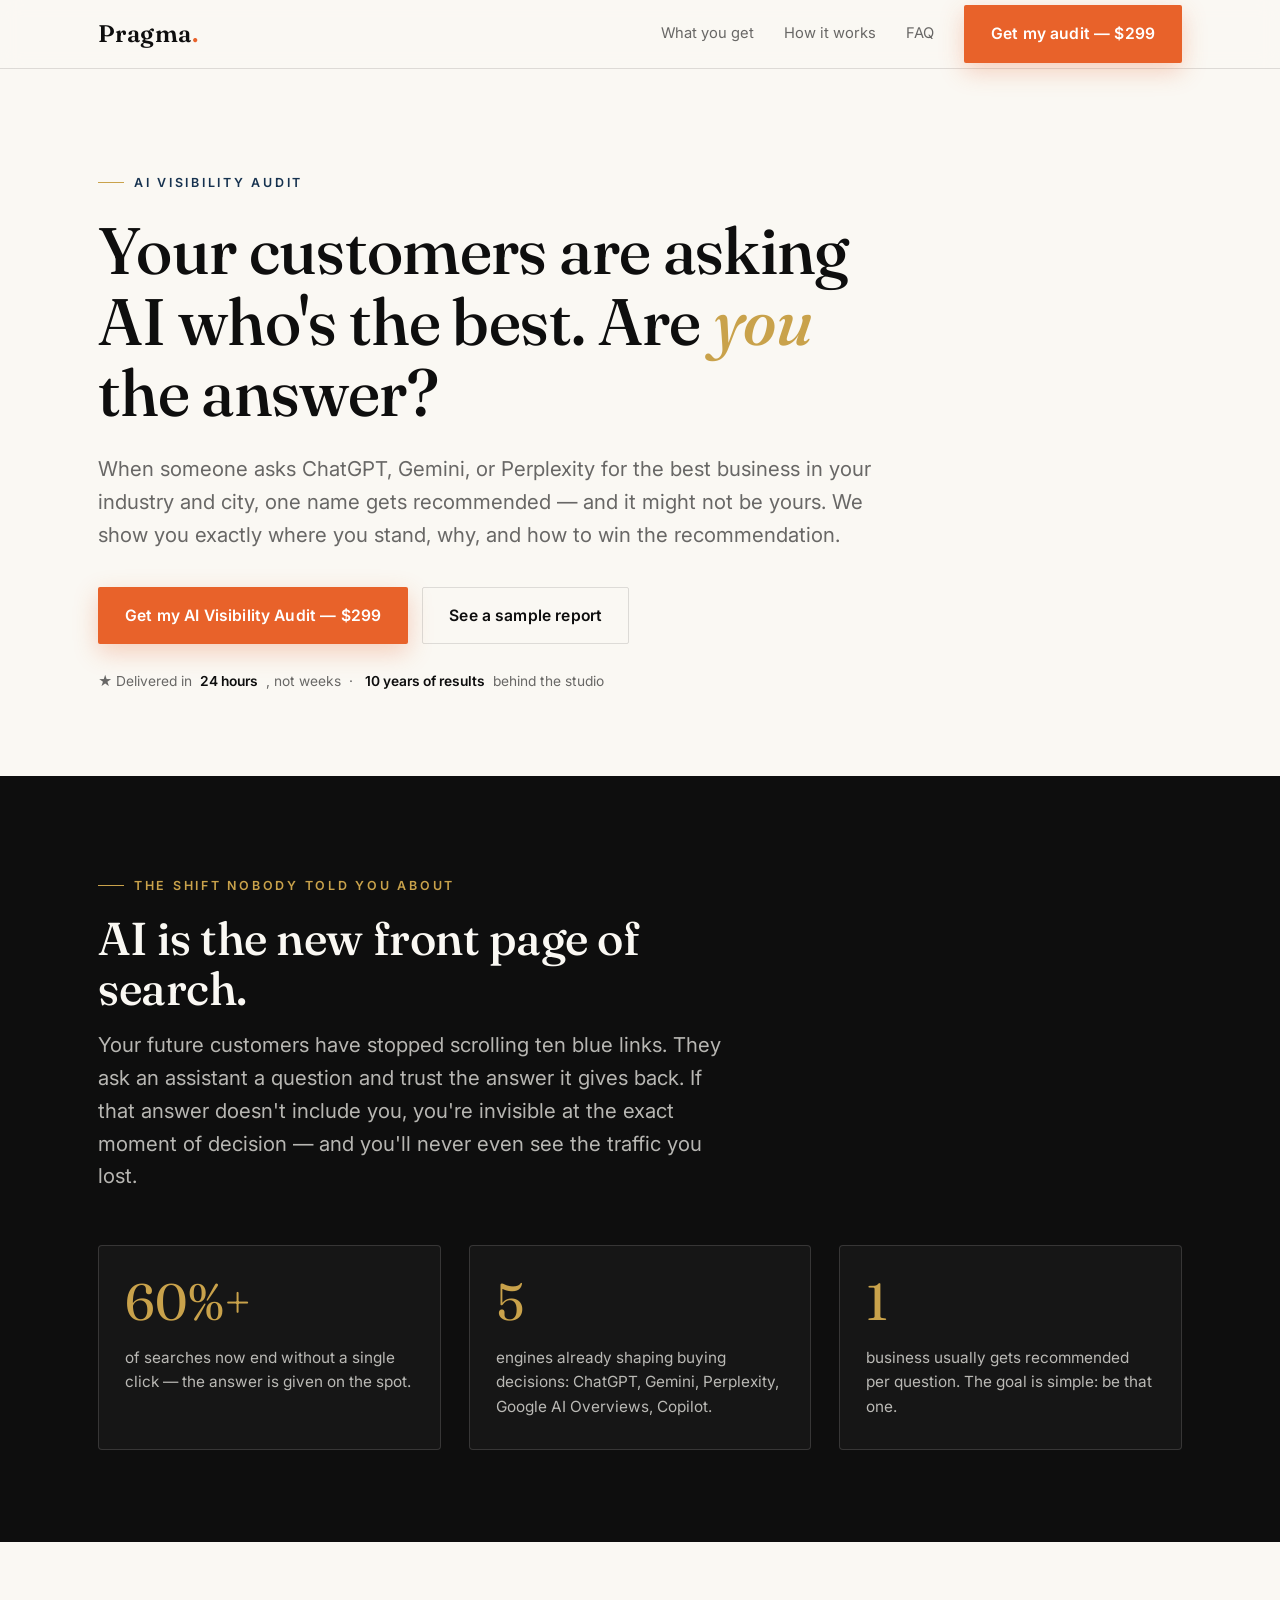
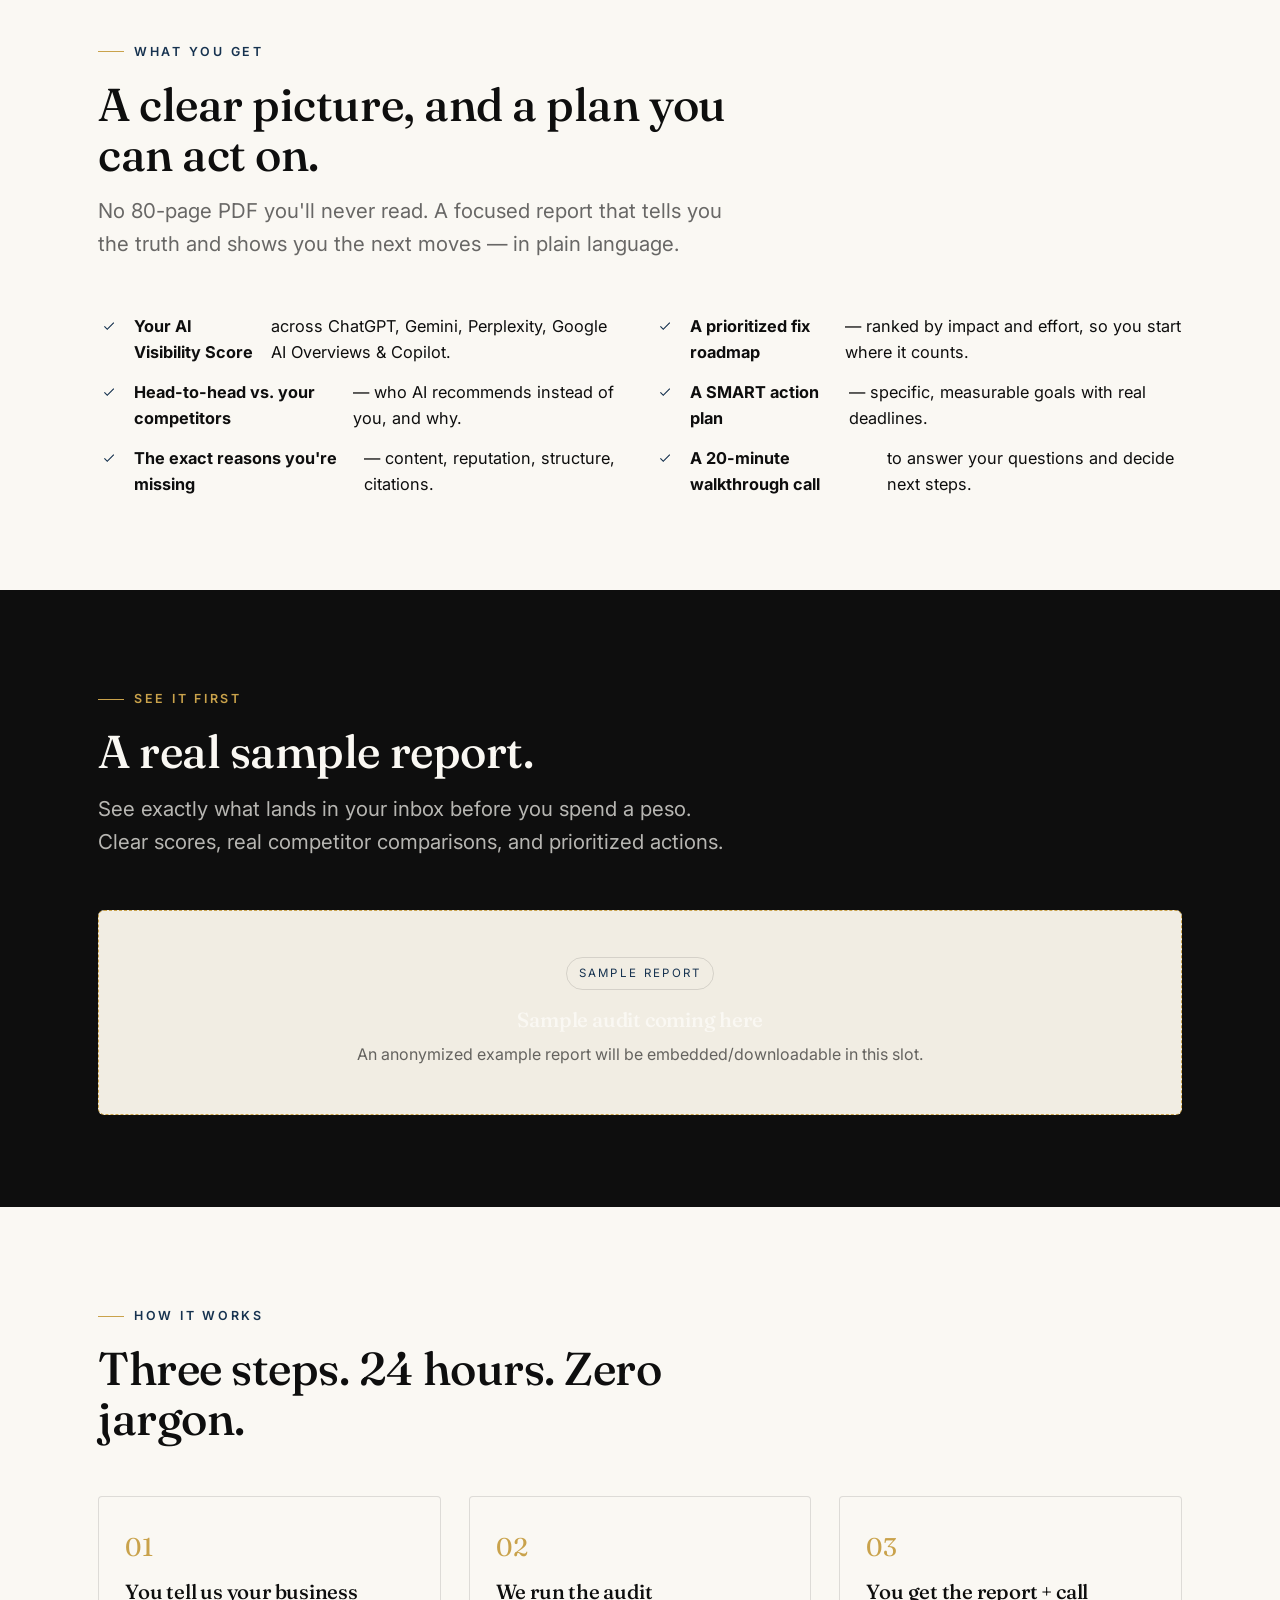
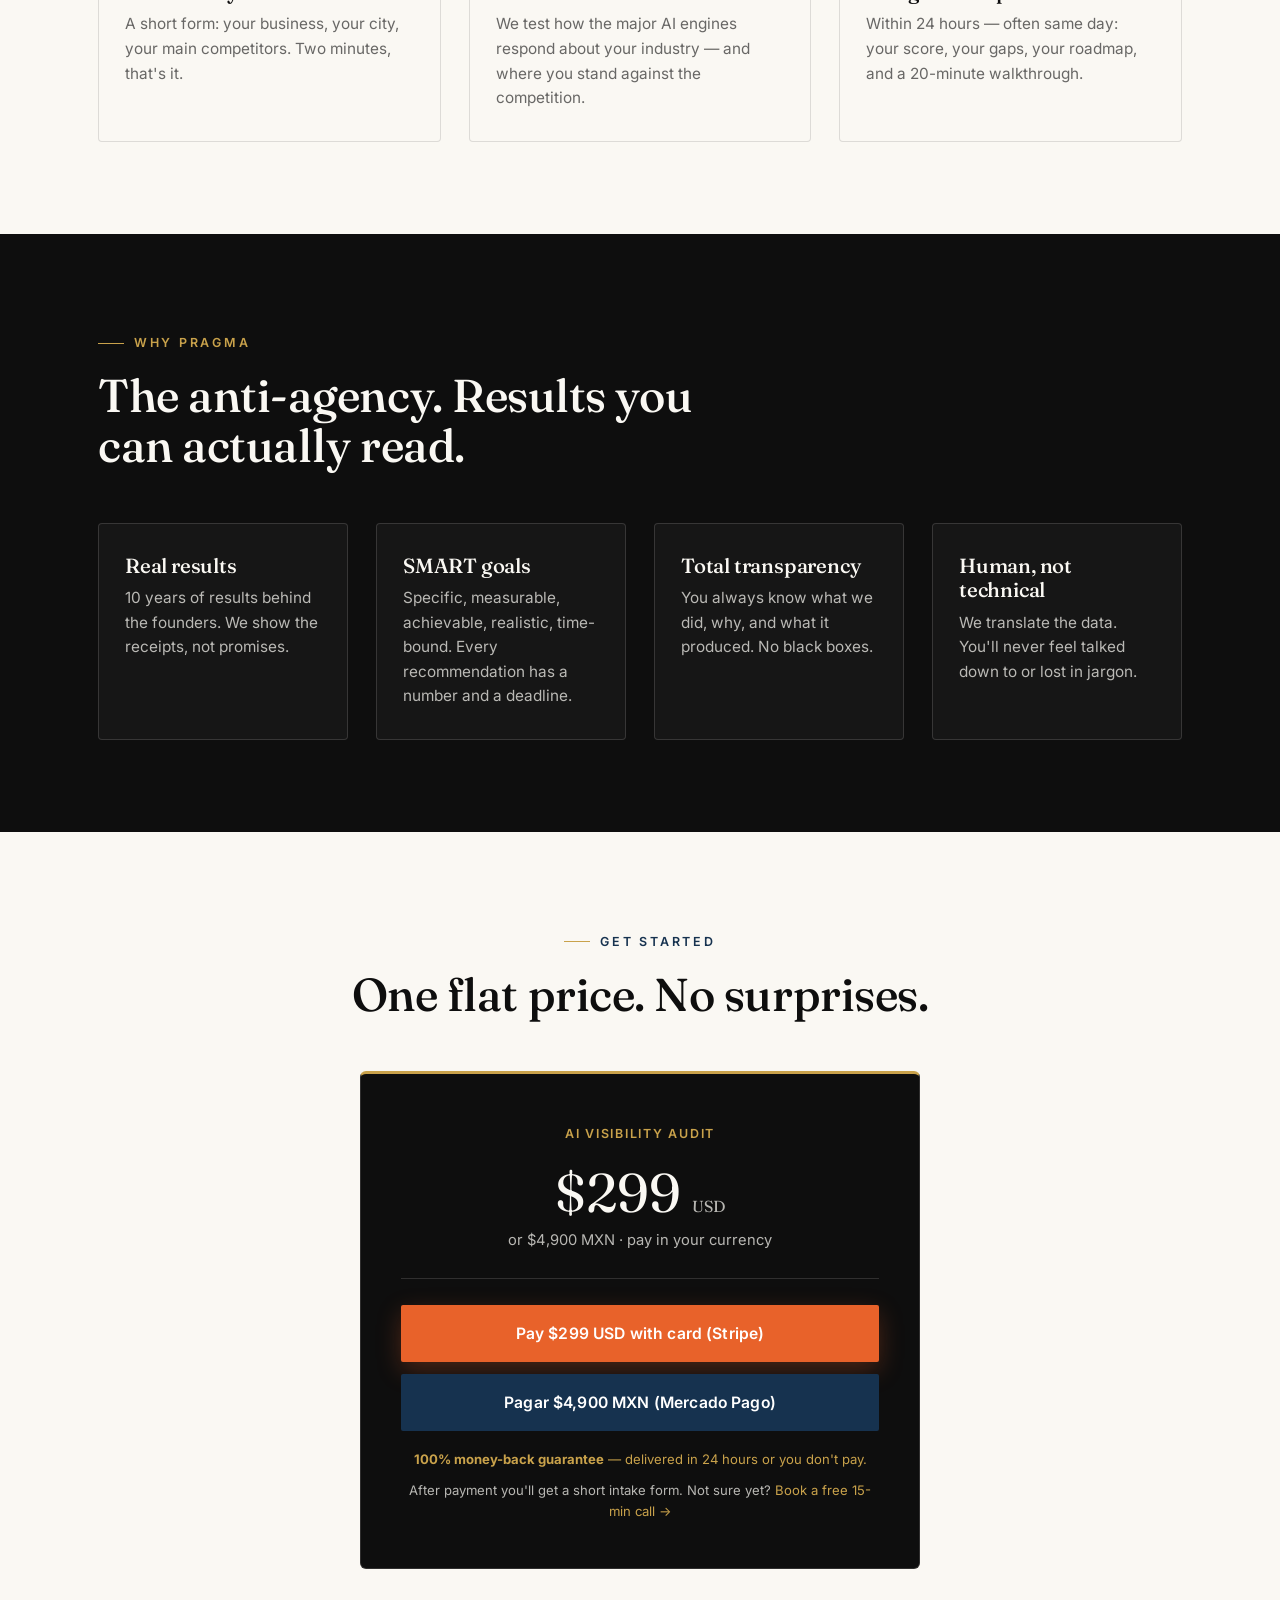
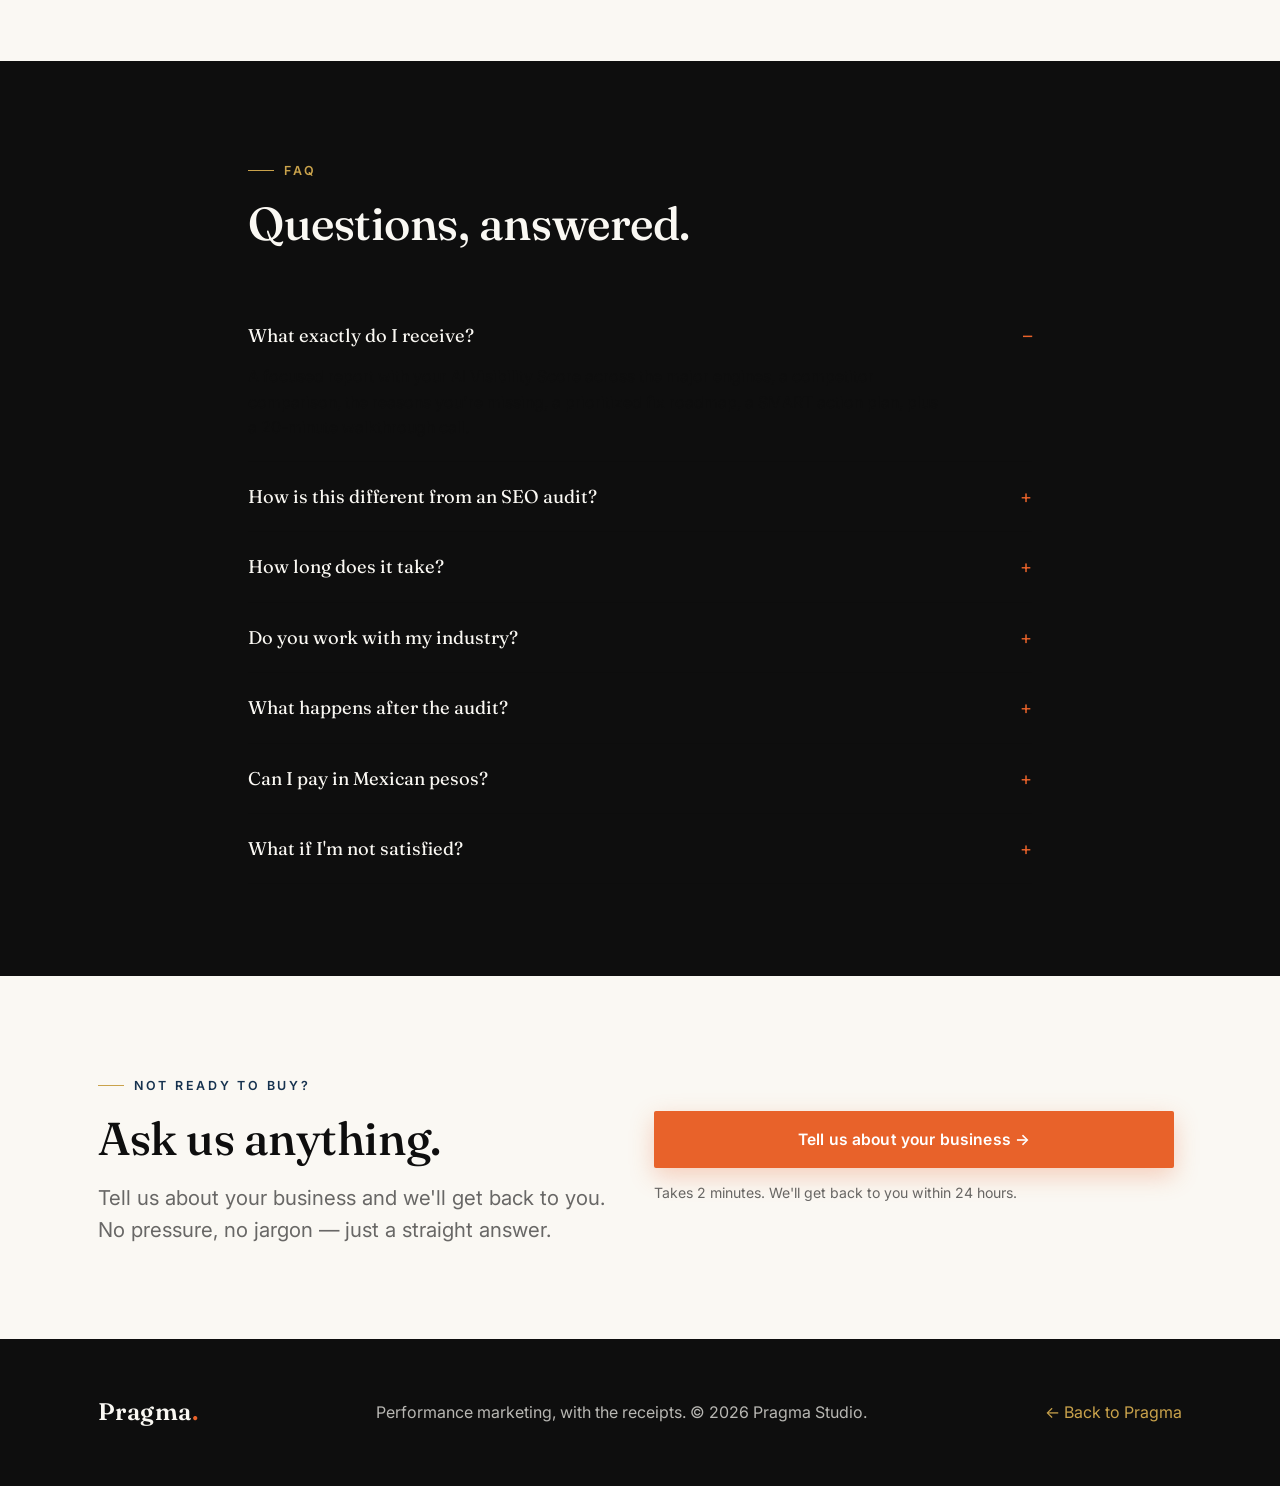
==== commit 0031fc4b: "Wire contact CTAs to Google Form intake (remove Formspree placeholder) Co-Authored-By: Claude Opus 4" ====
--- a/audit/index.html
+++ b/audit/index.html
@@ -177,18 +177,10 @@
         <h2 class="mt-s">Ask us anything.</h2>
         <p class="lead mt-s">Tell us about your business and we'll get back to you. No pressure, no jargon — just a straight answer.</p>
       </div>
-      <!-- ============================================================
-           FORM — connect a free Formspree endpoint:
-           1) Create a form at formspree.io (routes to jackdaniel@happiier.studio)
-           2) Replace YOUR_FORMSPREE_ID below
-           ============================================================ -->
-      <form class="form" action="https://formspree.io/f/YOUR_FORMSPREE_ID" method="POST">
-        <input type="text" name="name" placeholder="Your name" required>
-        <input type="email" name="email" placeholder="Your email" required>
-        <input type="text" name="business" placeholder="Business & city">
-        <textarea name="message" placeholder="What would you like to know?"></textarea>
-        <button type="submit" class="btn btn-cta">Send message</button>
-      </form>
+      <div class="form">
+        <a href="https://forms.gle/fJP89zdyPjSbHqXf9" target="_blank" rel="noopener" class="btn btn-cta" style="justify-content:center">Tell us about your business →</a>
+        <p style="font-size:.88rem;color:var(--ink-60)">Takes 2 minutes. We'll get back to you within 24 hours.</p>
+      </div>
     </div>
   </div>
 </section>
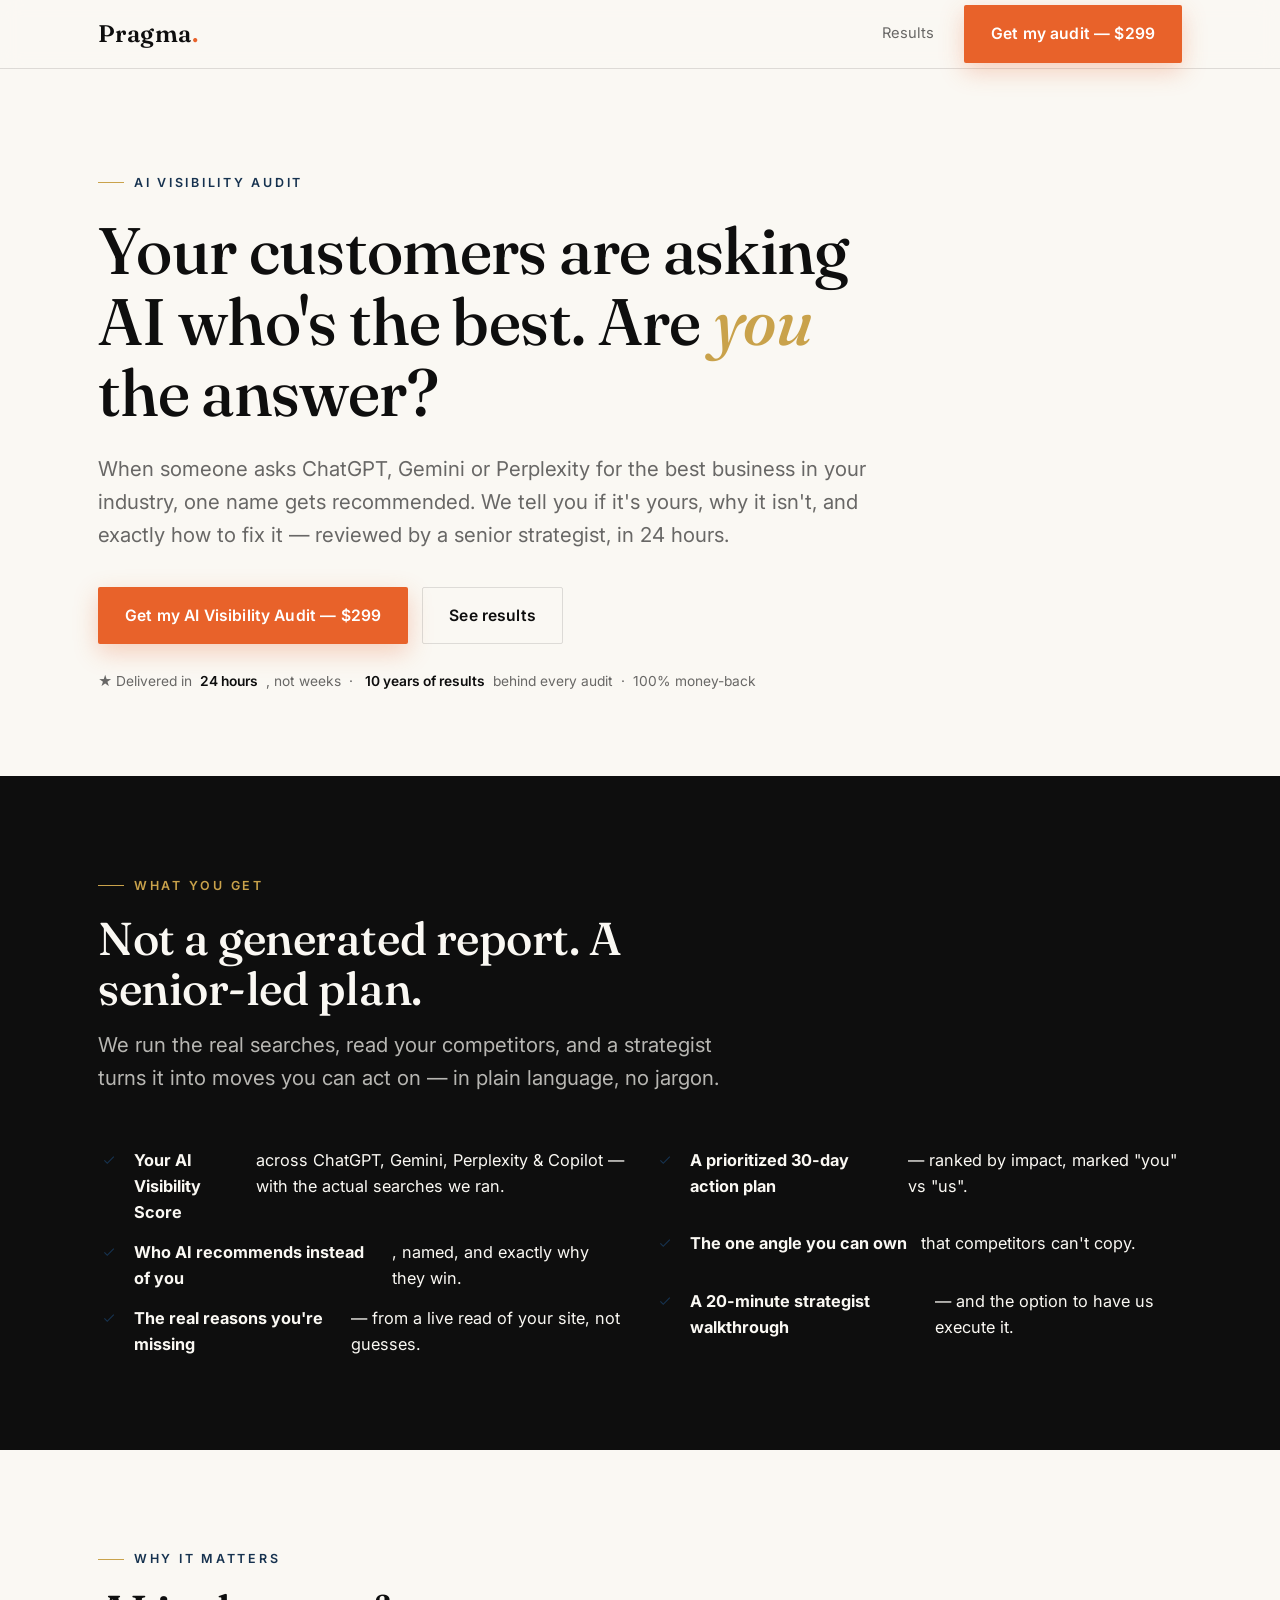
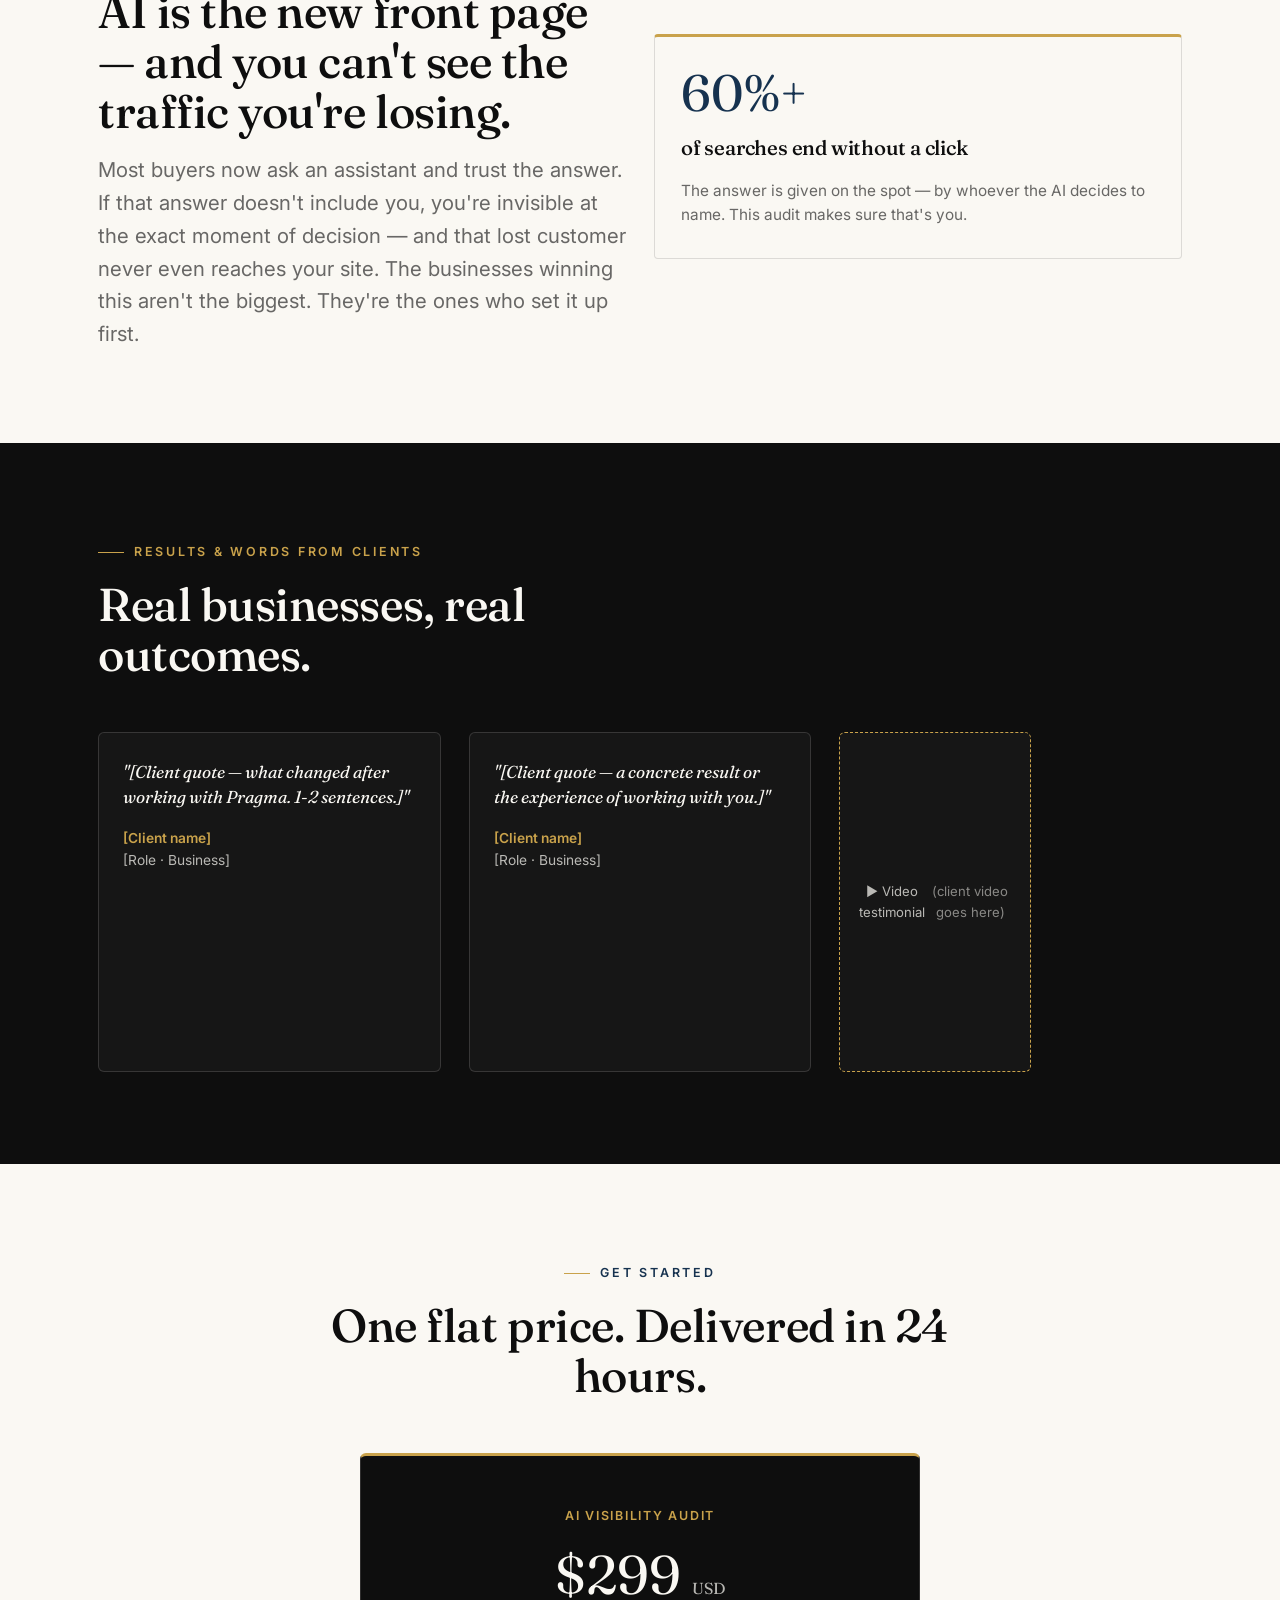
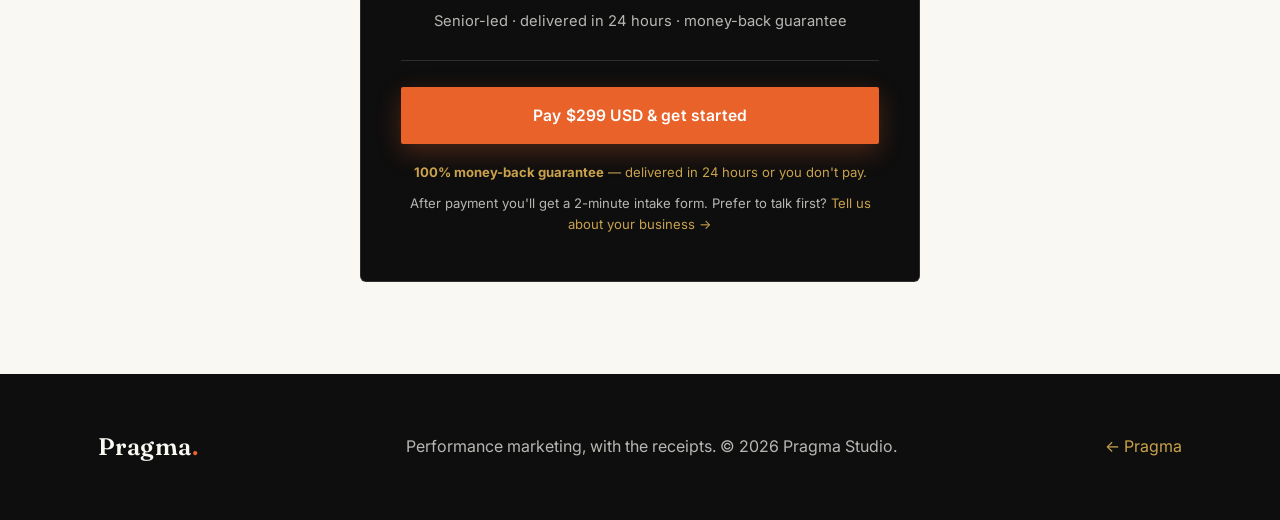
==== commit cfc94aac: "Concise /audit money page: hook → audit → why → proof → Stripe-only Co-Authored-By: Claude Opus 4.8 " ====
--- a/audit/index.html
+++ b/audit/index.html
@@ -4,11 +4,18 @@
 <meta charset="UTF-8">
 <meta name="viewport" content="width=device-width, initial-scale=1.0">
 <title>AI Visibility Audit — Pragma</title>
-<meta name="description" content="When your customers ask AI who's the best in your industry, do you show up — or does your competitor? Get a clear AI Visibility Audit with a prioritized plan to win the recommendation.">
+<meta name="description" content="When your customers ask AI who's the best in your industry, do you show up — or does your competitor? A senior-led AI Visibility Audit with a prioritized plan, in 24 hours.">
 <link rel="preconnect" href="https://fonts.googleapis.com">
 <link rel="preconnect" href="https://fonts.gstatic.com" crossorigin>
 <link href="https://fonts.googleapis.com/css2?family=Fraunces:ital,opsz,wght@0,9..144,400;0,9..144,500;0,9..144,600;1,9..144,400&family=Inter:wght@400;500;600&display=swap" rel="stylesheet">
 <link rel="stylesheet" href="../styles.css">
+<style>
+  .tcard{background:#161616;border:1px solid var(--cream-14);border-radius:6px;padding:26px 24px}
+  .tcard p{font-family:var(--serif);font-size:1.08rem;line-height:1.45;color:var(--cream);font-style:italic;margin-bottom:18px}
+  .tcard .who{font-size:.86rem;color:var(--cream-70)}
+  .tcard .who b{color:var(--gold);font-weight:600;display:block}
+  .vslot{aspect-ratio:9/16;max-height:340px;border:1px dashed var(--gold);border-radius:6px;background:#161616;display:flex;align-items:center;justify-content:center;color:var(--cream-70);font-size:.82rem;text-align:center;padding:16px}
+</style>
 </head>
 <body>
 
@@ -17,170 +24,104 @@
   <div class="wrap">
     <a class="brand" href="../index.html">Pragma<span class="dot">.</span></a>
     <nav class="nav-links">
-      <a href="#what">What you get</a>
-      <a href="#how">How it works</a>
-      <a href="#faq">FAQ</a>
+      <a href="#proof">Results</a>
       <a href="#pricing" class="btn btn-cta">Get my audit — $299</a>
     </nav>
   </div>
 </header>
 
-<!-- ============ HERO ============ -->
+<!-- ============ 1 · HOOK ============ -->
 <section class="hero">
   <div class="wrap">
     <span class="eyebrow">AI Visibility Audit</span>
     <h1>Your customers are asking AI who's the best. Are <span class="serif-accent gold">you</span> the answer?</h1>
-    <p class="lead">When someone asks ChatGPT, Gemini, or Perplexity for the best business in your industry and city, one name gets recommended — and it might not be yours. We show you exactly where you stand, why, and how to win the recommendation.</p>
+    <p class="lead">When someone asks ChatGPT, Gemini or Perplexity for the best business in your industry, one name gets recommended. We tell you if it's yours, why it isn't, and exactly how to fix it — reviewed by a senior strategist, in 24 hours.</p>
     <div class="hero-actions">
       <a href="#pricing" class="btn btn-cta">Get my AI Visibility Audit — $299</a>
-      <a href="#sample" class="btn btn-ghost">See a sample report</a>
+      <a href="#proof" class="btn btn-ghost">See results</a>
     </div>
-    <p class="microtrust">★ Delivered in <b>24 hours</b>, not weeks &nbsp;·&nbsp; <b>10 years of results</b> behind the studio</p>
+    <p class="microtrust">★ Delivered in <b>24 hours</b>, not weeks &nbsp;·&nbsp; <b>10 years of results</b> behind every audit &nbsp;·&nbsp; 100% money-back</p>
   </div>
 </section>
 
-<!-- ============ THE SHIFT ============ -->
-<section class="dark" id="shift">
-  <div class="wrap">
-    <div class="sec-head">
-      <span class="eyebrow">The shift nobody told you about</span>
-      <h2>AI is the new front page of search.</h2>
-      <p class="lead">Your future customers have stopped scrolling ten blue links. They ask an assistant a question and trust the answer it gives back. If that answer doesn't include you, you're invisible at the exact moment of decision — and you'll never even see the traffic you lost.</p>
-    </div>
-    <div class="grid g-3">
-      <div class="card"><span class="stat">60%+</span><p class="mt-s">of searches now end without a single click — the answer is given on the spot.</p></div>
-      <div class="card"><span class="stat">5</span><p class="mt-s">engines already shaping buying decisions: ChatGPT, Gemini, Perplexity, Google AI Overviews, Copilot.</p></div>
-      <div class="card"><span class="stat">1</span><p class="mt-s">business usually gets recommended per question. The goal is simple: be that one.</p></div>
-    </div>
-  </div>
-</section>
-
-<!-- ============ WHAT YOU GET ============ -->
-<section id="what">
+<!-- ============ 2 · THE AUDIT (what you get) ============ -->
+<section class="dark" id="what">
   <div class="wrap">
     <div class="sec-head">
       <span class="eyebrow">What you get</span>
-      <h2>A clear picture, and a plan you can act on.</h2>
-      <p class="lead">No 80-page PDF you'll never read. A focused report that tells you the truth and shows you the next moves — in plain language.</p>
+      <h2>Not a generated report. A senior-led plan.</h2>
+      <p class="lead">We run the real searches, read your competitors, and a strategist turns it into moves you can act on — in plain language, no jargon.</p>
     </div>
     <div class="grid g-2">
       <ul class="checklist">
-        <li><b>Your AI Visibility Score</b> across ChatGPT, Gemini, Perplexity, Google AI Overviews & Copilot.</li>
-        <li><b>Head-to-head vs. your competitors</b> — who AI recommends instead of you, and why.</li>
-        <li><b>The exact reasons you're missing</b> — content, reputation, structure, citations.</li>
+        <li><b>Your AI Visibility Score</b> across ChatGPT, Gemini, Perplexity &amp; Copilot — with the actual searches we ran.</li>
+        <li><b>Who AI recommends instead of you</b>, named, and exactly why they win.</li>
+        <li><b>The real reasons you're missing</b> — from a live read of your site, not guesses.</li>
       </ul>
       <ul class="checklist">
-        <li><b>A prioritized fix roadmap</b> — ranked by impact and effort, so you start where it counts.</li>
-        <li><b>A SMART action plan</b> — specific, measurable goals with real deadlines.</li>
-        <li><b>A 20-minute walkthrough call</b> to answer your questions and decide next steps.</li>
+        <li><b>A prioritized 30-day action plan</b> — ranked by impact, marked "you" vs "us".</li>
+        <li><b>The one angle you can own</b> that competitors can't copy.</li>
+        <li><b>A 20-minute strategist walkthrough</b> — and the option to have us execute it.</li>
       </ul>
     </div>
   </div>
 </section>
 
-<!-- ============ SAMPLE ============ -->
-<section class="dark" id="sample">
+<!-- ============ 3 · WHY IT MATTERS ============ -->
+<section id="why">
   <div class="wrap">
-    <div class="sec-head">
-      <span class="eyebrow">See it first</span>
-      <h2>A real sample report.</h2>
-      <p class="lead">See exactly what lands in your inbox before you spend a peso. Clear scores, real competitor comparisons, and prioritized actions.</p>
-    </div>
-    <div class="sample">
-      <span class="badge">Sample report</span>
-      <h3 style="font-family:var(--serif);color:var(--cream);margin-bottom:10px">Sample audit coming here</h3>
-      <p>An anonymized example report will be embedded/downloadable in this slot.</p>
+    <div class="grid g-2" style="align-items:center">
+      <div>
+        <span class="eyebrow">Why it matters</span>
+        <h2 class="mt-s">AI is the new front page — and you can't see the traffic you're losing.</h2>
+        <p class="lead mt-s">Most buyers now ask an assistant and trust the answer. If that answer doesn't include you, you're invisible at the exact moment of decision — and that lost customer never even reaches your site. The businesses winning this aren't the biggest. They're the ones who set it up first.</p>
+      </div>
+      <div class="card" style="border-top:3px solid var(--gold)">
+        <span class="stat">60%+</span>
+        <h3 class="mt-s">of searches end without a click</h3>
+        <p class="mt-s">The answer is given on the spot — by whoever the AI decides to name. This audit makes sure that's you.</p>
+      </div>
     </div>
   </div>
 </section>
 
-<!-- ============ HOW IT WORKS ============ -->
-<section id="how">
+<!-- ============ 4 · PROOF / TESTIMONIALS ============ -->
+<section class="dark" id="proof">
   <div class="wrap">
     <div class="sec-head">
-      <span class="eyebrow">How it works</span>
-      <h2>Three steps. 24 hours. Zero jargon.</h2>
+      <span class="eyebrow">Results &amp; words from clients</span>
+      <h2>Real businesses, real outcomes.</h2>
     </div>
+    <!-- ============================================================
+         TESTIMONIALS — replace placeholders with real client quotes.
+         For a video: drop a <video controls> or an embed inside .vslot.
+         ============================================================ -->
     <div class="grid g-3">
-      <div class="card"><span class="num">01</span><h3>You tell us your business</h3><p>A short form: your business, your city, your main competitors. Two minutes, that's it.</p></div>
-      <div class="card"><span class="num">02</span><h3>We run the audit</h3><p>We test how the major AI engines respond about your industry — and where you stand against the competition.</p></div>
-      <div class="card"><span class="num">03</span><h3>You get the report + call</h3><p>Within 24 hours — often same day: your score, your gaps, your roadmap, and a 20-minute walkthrough.</p></div>
+      <div class="tcard"><p>"[Client quote — what changed after working with Pragma. 1-2 sentences.]"</p><div class="who"><b>[Client name]</b>[Role · Business]</div></div>
+      <div class="tcard"><p>"[Client quote — a concrete result or the experience of working with you.]"</p><div class="who"><b>[Client name]</b>[Role · Business]</div></div>
+      <div class="vslot">▶ Video testimonial<br><span style="opacity:.7">(client video goes here)</span></div>
     </div>
   </div>
 </section>
 
-<!-- ============ WHY PRAGMA ============ -->
-<section class="dark">
-  <div class="wrap">
-    <div class="sec-head">
-      <span class="eyebrow">Why Pragma</span>
-      <h2>The anti-agency. Results you can actually read.</h2>
-    </div>
-    <div class="grid g-4">
-      <div class="card"><h3>Real results</h3><p>10 years of results behind the founders. We show the receipts, not promises.</p></div>
-      <div class="card"><h3>SMART goals</h3><p>Specific, measurable, achievable, realistic, time-bound. Every recommendation has a number and a deadline.</p></div>
-      <div class="card"><h3>Total transparency</h3><p>You always know what we did, why, and what it produced. No black boxes.</p></div>
-      <div class="card"><h3>Human, not technical</h3><p>We translate the data. You'll never feel talked down to or lost in jargon.</p></div>
-    </div>
-  </div>
-</section>
-
-<!-- ============ PRICING ============ -->
+<!-- ============ 5 · PAYMENT (Stripe only — US) ============ -->
 <section id="pricing">
   <div class="wrap">
     <div class="sec-head center" style="margin-left:auto;margin-right:auto">
       <span class="eyebrow" style="justify-content:center">Get started</span>
-      <h2>One flat price. No surprises.</h2>
+      <h2>One flat price. Delivered in 24 hours.</h2>
     </div>
     <div class="price-card">
       <span class="pill" style="color:var(--gold)">AI Visibility Audit</span>
       <div class="amt">$299 <small>USD</small></div>
-      <p class="alt">or $4,900 MXN · pay in your currency</p>
+      <p class="alt">Senior-led · delivered in 24 hours · money-back guarantee</p>
       <hr class="rule" style="background:var(--cream-14)">
       <div class="pay-buttons">
-        <!-- ============================================================
-             PAYMENT LINKS — paste real URLs here:
-             1) Stripe Payment Link  -> replace PASTE_STRIPE_LINK
-             2) Mercado Pago link    -> replace PASTE_MERCADOPAGO_LINK
-             ============================================================ -->
-        <a href="https://buy.stripe.com/00w7sK7rz9oi4jI7nXcV200" class="btn btn-cta btn-pay" target="_blank" rel="noopener">Pay $299 USD with card (Stripe)</a>
-        <a href="https://mpago.li/2djdd5P" class="btn btn-mp btn-pay" target="_blank" rel="noopener">Pagar $4,900 MXN (Mercado Pago)</a>
+        <!-- Stripe live payment link (USD) -->
+        <a href="https://buy.stripe.com/00w7sK7rz9oi4jI7nXcV200" class="btn btn-cta btn-pay" target="_blank" rel="noopener">Pay $299 USD &amp; get started</a>
       </div>
       <p class="fine" style="color:var(--gold)"><b>100% money-back guarantee</b> — delivered in 24 hours or you don't pay.</p>
-      <p class="fine">After payment you'll get a short intake form. Not sure yet? <a href="#contact" class="gold">Book a free 15-min call →</a></p>
-    </div>
-  </div>
-</section>
-
-<!-- ============ FAQ ============ -->
-<section class="dark" id="faq">
-  <div class="wrap" style="max-width:840px">
-    <div class="sec-head"><span class="eyebrow">FAQ</span><h2>Questions, answered.</h2></div>
-    <div class="faq">
-      <details open><summary>What exactly do I receive?</summary><p>A focused report with your AI Visibility Score across the major engines, a competitor comparison, the reasons you're missing, a prioritized fix roadmap, a SMART action plan, plus a 20-minute walkthrough call.</p></details>
-      <details><summary>How is this different from an SEO audit?</summary><p>Traditional SEO is about ranking in Google's blue links. This is about being the answer AI assistants give when your customers ask. Different game, different rules — and almost nobody is optimized for it yet.</p></details>
-      <details><summary>How long does it take?</summary><p>24 hours from the moment you complete the intake form — often same day. Speed is the point: every day you're invisible to AI is revenue walking to a competitor.</p></details>
-      <details><summary>Do you work with my industry?</summary><p>We work across industries, with a focus on mid-sized businesses and boutique hotels. If AI can be asked about your category, we can audit it.</p></details>
-      <details><summary>What happens after the audit?</summary><p>You get a clear plan you can run yourself — or you can hand it to us. Many clients turn the audit into ongoing work once they see exactly what's possible.</p></details>
-      <details><summary>Can I pay in Mexican pesos?</summary><p>Yes. Pay $299 USD by card via Stripe, or $4,900 MXN via Mercado Pago.</p></details>
-      <details><summary>What if I'm not satisfied?</summary><p>Simple: if we don't deliver within 24 hours, or the audit isn't what we promised, we revise it or refund you in full. No fine print.</p></details>
-    </div>
-  </div>
-</section>
-
-<!-- ============ CONTACT ============ -->
-<section id="contact">
-  <div class="wrap">
-    <div class="grid g-2" style="align-items:center">
-      <div>
-        <span class="eyebrow">Not ready to buy?</span>
-        <h2 class="mt-s">Ask us anything.</h2>
-        <p class="lead mt-s">Tell us about your business and we'll get back to you. No pressure, no jargon — just a straight answer.</p>
-      </div>
-      <div class="form">
-        <a href="https://forms.gle/fJP89zdyPjSbHqXf9" target="_blank" rel="noopener" class="btn btn-cta" style="justify-content:center">Tell us about your business →</a>
-        <p style="font-size:.88rem;color:var(--ink-60)">Takes 2 minutes. We'll get back to you within 24 hours.</p>
-      </div>
+      <p class="fine">After payment you'll get a 2-minute intake form. Prefer to talk first? <a href="https://forms.gle/fJP89zdyPjSbHqXf9" target="_blank" rel="noopener" class="gold">Tell us about your business →</a></p>
     </div>
   </div>
 </section>
@@ -190,7 +131,7 @@
   <div class="wrap">
     <a class="brand" href="../index.html">Pragma<span class="dot">.</span></a>
     <p>Performance marketing, with the receipts. © 2026 Pragma Studio.</p>
-    <a href="../index.html" class="gold">← Back to Pragma</a>
+    <a href="../index.html" class="gold">← Pragma</a>
   </div>
 </footer>
 
